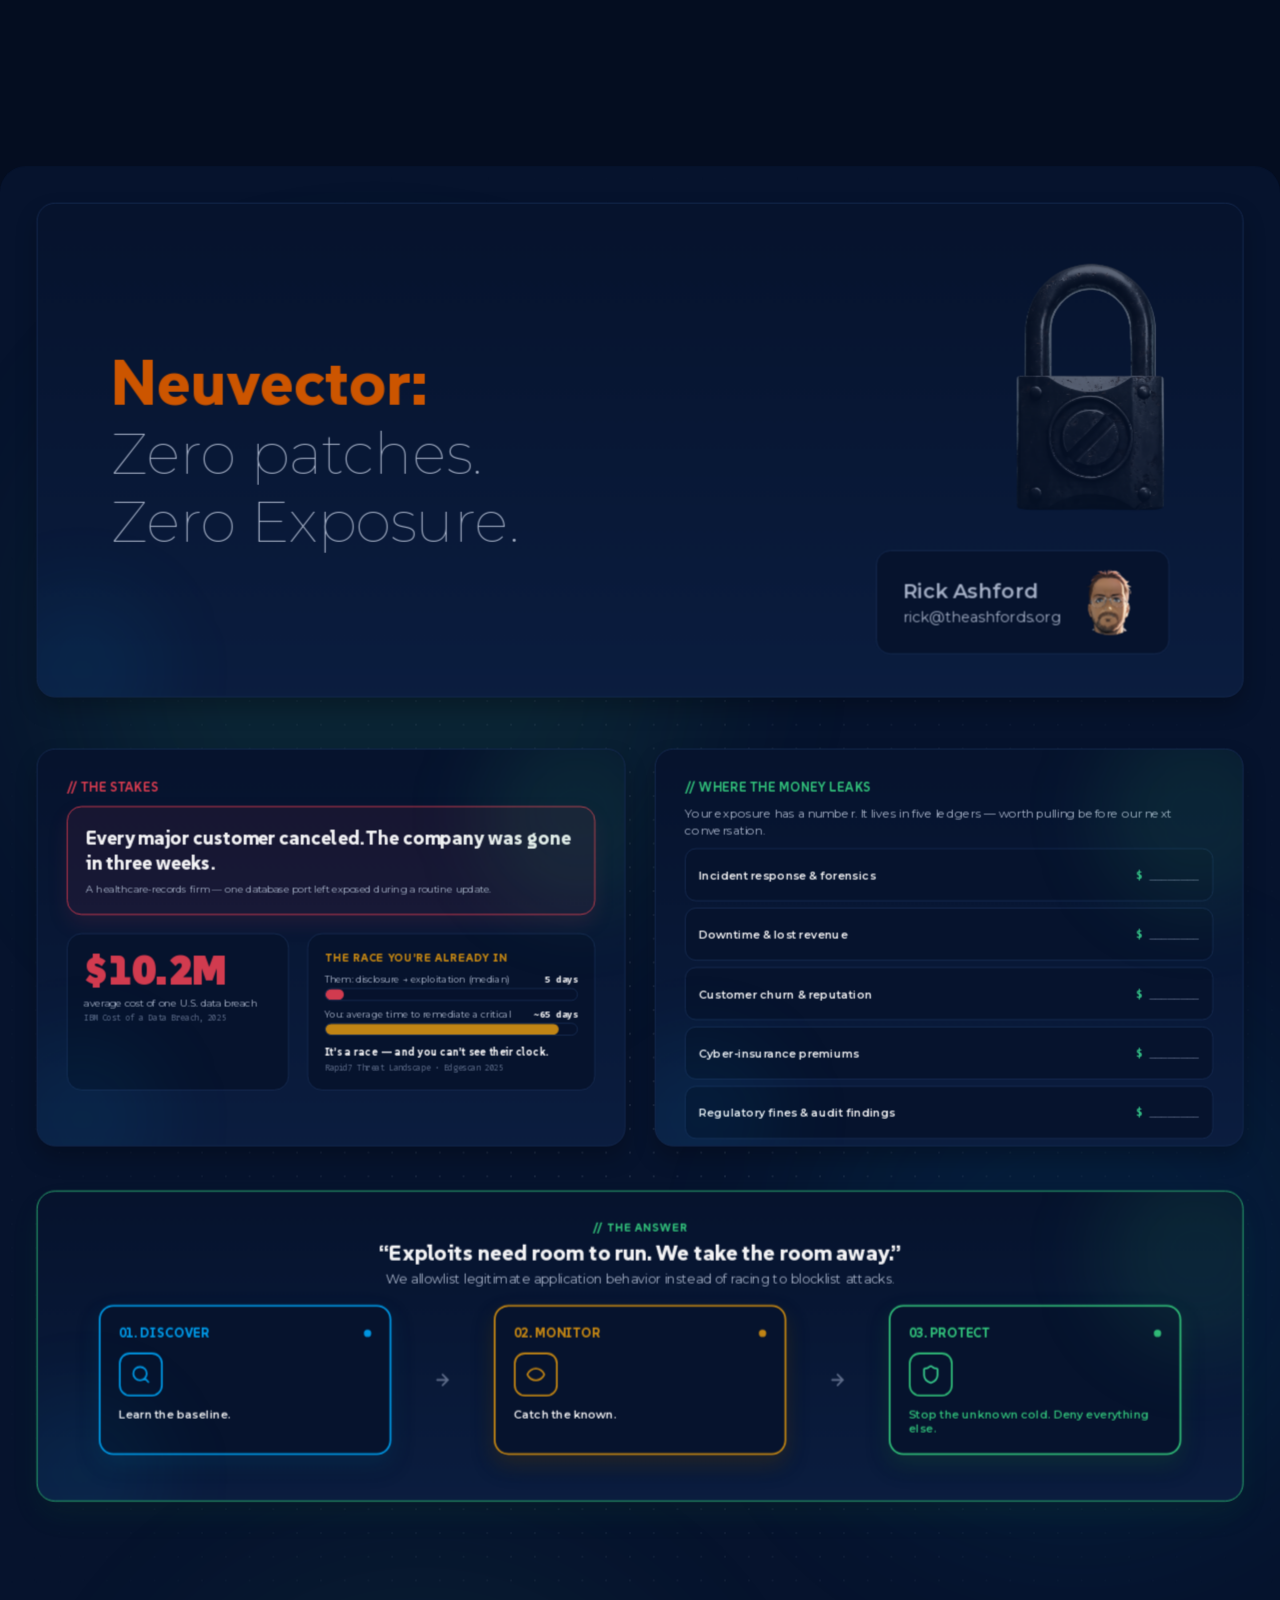
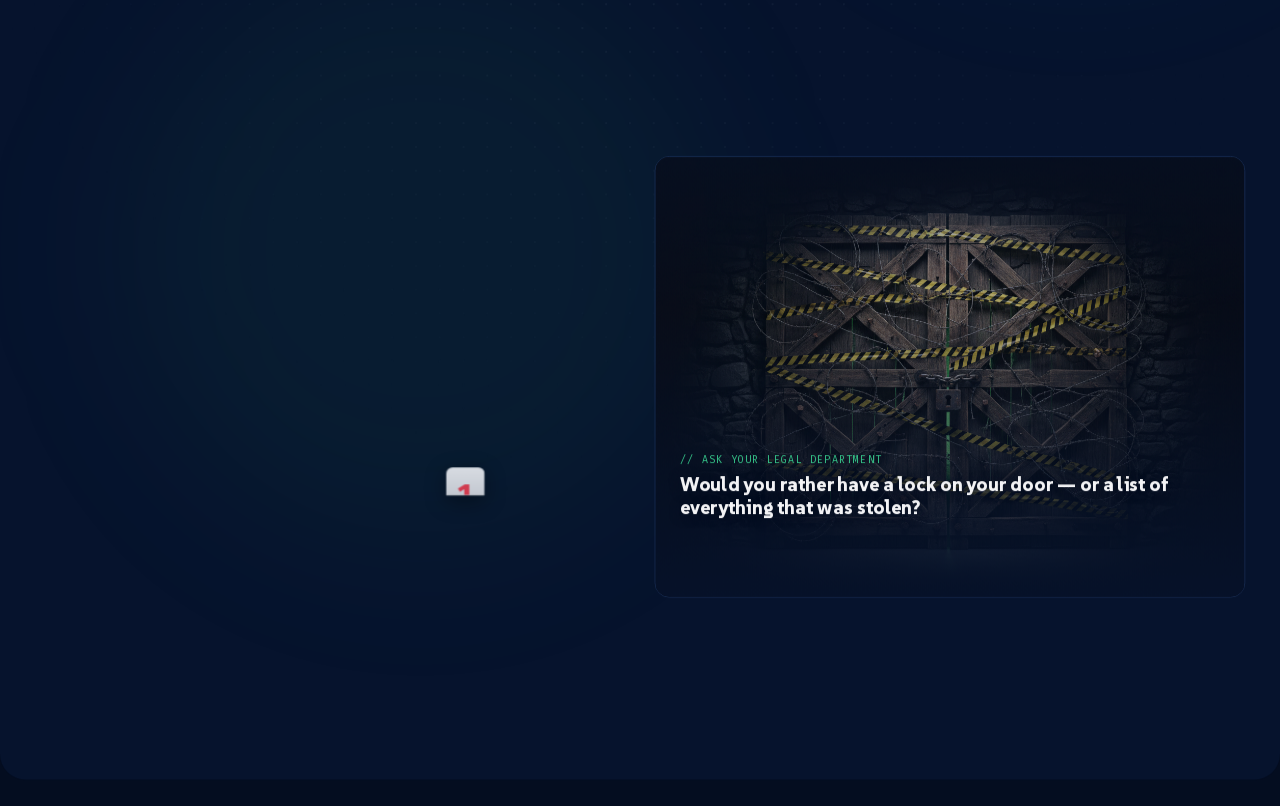
==== site/neuvector-gtm/index.html @ 0db39d37 "Publish the NeuVector GTM deck under /neuvector-gtm/ The deck loads assets/, fonts/ and vendor/ by r" ====
<!DOCTYPE html>
<html lang="en">
<head>
<meta charset="utf-8">
<meta name="viewport" content="width=device-width, initial-scale=1">
<title>When, Not If — NeuVector GTM Pitch</title>
<style>
/* ---------- fonts (local, no network) ---------- */
@font-face { font-family: "SUSE"; font-weight: 100 900; font-style: normal;
  src: url("fonts/SUSE-var.woff2") format("woff2"); }
@font-face { font-family: "Montserrat"; font-weight: 100 900; font-style: normal;
  src: url("fonts/Montserrat-var.woff2") format("woff2"); }
@font-face { font-family: "Fira Code"; font-weight: 300 700; font-style: normal;
  src: url("fonts/FiraCode-var.woff2") format("woff2"); }

/* ---------- tokens (from Figma file 82qisnWbwFlXiuBcz1zaQu) ---------- */
:root {
  --navy: #06132d; --panel: #0b1d3f; --line: #192d54;
  --ink: #f3f3f5; --ink2: #a7b2c8; --ink3: #5f6d8a;
  --green: #30ba78; --green-hero: #2dd881; --green-deep: #289e6d; --green-bright: #37c98c;
  --cyan: #0096e2; --amber: #c08414; --violet: #8a70f0; --red: #d13b4f;
  --f-disp: "SUSE", "Avenir Next", system-ui, sans-serif;
  --f-body: "Montserrat", "Avenir Next", system-ui, sans-serif;
  --f-mono: "Fira Code", "SF Mono", ui-monospace, monospace;
}

html, body { margin: 0; padding: 0; background: #040d20; color: var(--ink);
  font-family: var(--f-body); overflow: hidden; height: 100%; }
.fallback-message { display: none; }
.impress-not-supported .fallback-message { display: block; padding: 2em; color: var(--ink); }
.step { position: relative; box-sizing: border-box; }

/* ---------- poster ground ---------- */
#ground { width: 1400px; height: 2421px; background: var(--navy); border-radius: 28px; overflow: hidden; }
#ground .glow { position: absolute; border-radius: 50%; filter: blur(90px); pointer-events: none; }
#ground .glow.g1 { width: 700px; height: 700px; left: 60px;  top: 180px;  background: rgba(48,186,120,0.10); }
#ground .glow.g2 { width: 600px; height: 600px; right: -80px; top: 900px;  background: rgba(0,150,226,0.07); }
#ground .glow.g3 { width: 640px; height: 640px; left: 140px; bottom: 260px; background: rgba(48,186,120,0.06); }
#ground .dotgrid { position: absolute; inset: 0;
  background-image: radial-gradient(rgba(167,178,200,0.14) 1.1px, transparent 1.1px);
  background-size: 26px 26px;
  -webkit-mask-image: radial-gradient(ellipse 60% 45% at 50% 42%, #000 0%, transparent 100%);
  mask-image: radial-gradient(ellipse 60% 45% at 50% 42%, #000 0%, transparent 100%); }
#ground .crate { position: absolute; left: 716px; top: 1739px; width: 644px; height: 481px;
  border-radius: 16px; border: 1px solid var(--line); overflow: hidden; }
#ground .crate img { width: 100%; height: 100%; object-fit: cover; display: block; opacity: 0.85; }
#ground .crate::after { content: ""; position: absolute; inset: 0;
  background: linear-gradient(180deg, rgba(6,19,45,0.35) 0%, rgba(6,19,45,0.05) 35%, rgba(6,19,45,0.82) 100%); }
#ground .door-caption { position: absolute; left: 716px; top: 2064px; width: 644px; box-sizing: border-box;
  padding: 0 28px 22px; z-index: 2; }
#ground .door-caption .k { font-family: var(--f-mono); font-size: 11px; letter-spacing: .08em;
  text-transform: uppercase; color: var(--green-bright); margin: 0 0 6px; }
#ground .door-caption .q { font-family: var(--f-disp); font-weight: 800; font-size: 21px; line-height: 1.25;
  color: var(--ink); margin: 0; text-shadow: 0 2px 12px rgba(4,13,32,0.9); }

/* ---------- shared card chrome ---------- */
.card { box-sizing: border-box; height: 100%; width: 100%;
  background: linear-gradient(180deg, var(--navy) 0%, rgba(6,19,45,0) 100%), var(--panel);
  border: 1px solid var(--line); border-radius: 20px; padding: 32px;
  box-shadow: 0 12px 24px rgba(0,0,0,0.25); position: relative; overflow: hidden; }
.card .corner-glow { position: absolute; border-radius: 50%; filter: blur(40px); pointer-events: none; }
.card .corner-glow.tr { width: 220px; height: 220px; right: -61px; top: -41px; background: rgba(48,186,120,0.10); }
.card .corner-glow.bl { width: 180px; height: 180px; left: -41px; bottom: -61px; background: rgba(0,150,226,0.07); }
.kicker { font-family: var(--f-disp); font-weight: 700; font-size: 14px;
  letter-spacing: 0.04em; text-transform: uppercase; color: var(--ink3); margin: 0 0 12px; }
.icon-chip { background: var(--navy); border: 1px solid var(--line); border-radius: 12px;
  width: 44px; height: 44px; display: flex; align-items: center; justify-content: center; flex: none; }
.icon-chip img { width: 22px; height: 22px; display: block; }
.src { font-family: var(--f-mono); font-size: 9px; color: var(--ink3); margin: 4px 0 0; }

/* ---------- beat 0 — payoff hero ---------- */
#beat-0 .card { padding: 48px; }
.hero-stack { display: flex; gap: 40px; align-items: stretch; height: 445px; }
.hero-left2 { flex: 1; min-width: 0; display: flex; align-items: center; padding-left: 32px; }
.hero-title { font-family: var(--f-body); font-weight: 100; font-size: 63px;
  line-height: 1.18; color: var(--ink2); margin: 0; }
.hero-title .nv { font-family: var(--f-disp); font-weight: 800; font-size: 70px;
  line-height: 1.15; color: #cc5500; }
.hero-right3 { flex: 1; min-width: 0; position: relative; }
/* lock: right edge flush with the contact box, vertically centered between card top and contact */
.hero-img { position: absolute; left: 0; right: 32px; top: 12px; bottom: 152px;
  display: flex; align-items: center; justify-content: flex-end; }
.hero-img img { height: 100%; width: auto; opacity: 0.35; display: block; }
.contact { position: absolute; right: 32px; bottom: 0; z-index: 1;
  background: var(--navy); border: 1px solid var(--line); border-radius: 16px;
  padding: 20px 28px; display: flex; gap: 18px; align-items: center; text-align: left; }
.contact .who .n { font-weight: 600; font-size: 22px; color: var(--ink2); margin: 0; }
.contact .who .e { font-weight: 400; font-size: 16px; color: var(--ink2); margin: 5px 0 0; }
.contact img { width: 72px; height: 72px; border-radius: 50%; object-fit: cover; flex: none; }

/* ---------- stakes panel ---------- */
#stakes .kicker { color: var(--red); }
.story-quote { background: rgba(209,59,79,0.08); border: 1px solid var(--red); border-radius: 16px;
  padding: 20px; margin-bottom: 20px; box-shadow: 0 10px 22px rgba(209,59,79,0.12); }
.story-quote .q { font-family: var(--f-disp); font-weight: 800; font-size: 21px; line-height: 1.3;
  color: var(--ink); margin: 0 0 8px; }
.story-quote .a { font-size: 11px; color: var(--ink2); margin: 0; }
.stakes-row { display: flex; gap: 20px; align-items: stretch; }
.stat-tile { background: var(--navy); border: 1px solid var(--line); border-radius: 16px; padding: 18px;
  flex: 1; min-width: 0; display: flex; flex-direction: column; justify-content: flex-start; }
.stat-tile .n { font-family: var(--f-disp); font-weight: 900; font-size: 44px; line-height: 1;
  color: var(--red); margin: 0 0 6px; }
.stat-tile .l { font-size: 11px; line-height: 1.35; color: var(--ink2); margin: 0; }
.race { background: var(--navy); border: 1px solid var(--line); border-radius: 16px; padding: 18px;
  flex: 1.35; min-width: 0; }
.race .h { font-family: var(--f-disp); font-weight: 800; font-size: 12px; letter-spacing: .05em;
  text-transform: uppercase; color: var(--amber); margin: 0 0 10px; }
.race .row { margin-bottom: 8px; }
.race .row .lbl { display: flex; justify-content: space-between; font-size: 10px; color: var(--ink2); margin-bottom: 3px; }
.race .row .lbl .v { font-family: var(--f-mono); font-weight: 700; color: var(--ink); }
.race .track { height: 12px; border-radius: 999px; background: rgba(6,19,45,0.5); border: 1px solid var(--line); overflow: hidden; }
.race .track .fill { height: 100%; border-radius: 999px; width: 0; }
.race .row.them .fill { background: var(--red); }
.race .row.you .fill { background: var(--amber); }
.race .cap { font-family: var(--f-disp); font-weight: 700; font-size: 12px; color: var(--ink); margin: 10px 0 0; }

/* ---------- money leaks panel ---------- */
#money .kicker { color: var(--green); }
.leak-lede { font-size: 13px; color: var(--ink2); line-height: 1.35; margin: 0 0 11px; }
.leak { background: var(--navy); border: 1px solid var(--line); border-radius: 12px; padding: 8px 14px;
  display: flex; gap: 12px; align-items: center; margin-bottom: 7px; }
.leak .t { flex: 1; font-weight: 600; font-size: 12px; color: var(--ink); margin: 0; }
.leak .blank { font-family: var(--f-mono); font-size: 12px; color: var(--ink3); flex: none; }
.leak .blank b { color: var(--green-bright); font-weight: 700; }

/* ---------- hub ---------- */
#spine .card { border: 1.5px solid var(--green); border-radius: 20px;
  box-shadow: 0 14px 28px -12px rgba(0,0,0,0.25), 0 16px 32px rgba(48,186,120,0.08); }
.hub-head { text-align: center; margin-bottom: 20px; }
.hub-head .k { font-family: var(--f-disp); font-weight: 800; font-size: 12px; letter-spacing: .06em;
  text-transform: uppercase; color: var(--green); margin: 0 0 4px; }
.hub-head .h { font-family: var(--f-disp); font-weight: 800; font-size: 24px; color: var(--ink); margin: 0 0 4px; }
.hub-head .s { font-size: 14px; color: var(--ink2); margin: 0; }
.stages { display: flex; gap: 32px; align-items: stretch; justify-content: center; }
.stage { background: var(--navy); border: 2px solid; border-radius: 16px; padding: 20px;
  width: 320px; box-sizing: border-box; display: flex; flex-direction: column; gap: 12px; }
.stage .hd { display: flex; align-items: center; justify-content: space-between; }
.stage .hd .t { font-family: var(--f-disp); font-weight: 800; font-size: 14px; margin: 0; }
.stage .hd .sq { width: 8px; height: 8px; border-radius: 4px; }
.stage .icon-chip { border-width: 2px; }
.stage .cap { font-weight: 600; font-size: 12px; color: var(--ink); margin: 0; }
.stage.discover { border-color: var(--cyan); box-shadow: 0 10px 22px rgba(0,150,226,0.15), 0 12px 24px rgba(0,0,0,0.25); }
.stage.discover .hd .t { color: var(--cyan); } .stage.discover .hd .sq { background: var(--cyan); }
.stage.discover .icon-chip { border-color: var(--cyan); }
.stage.monitor { border-color: var(--amber); box-shadow: 0 10px 22px rgba(192,132,20,0.15), 0 12px 24px rgba(0,0,0,0.25); }
.stage.monitor .hd .t { color: var(--amber); } .stage.monitor .hd .sq { background: var(--amber); }
.stage.monitor .icon-chip { border-color: var(--amber); }
.stage.protect { border-color: var(--green); box-shadow: 0 10px 22px rgba(48,186,120,0.15), 0 12px 24px rgba(0,0,0,0.25); }
.stage.protect .hd .t { color: var(--green); } .stage.protect .hd .sq { background: var(--green); }
.stage.protect .icon-chip { border-color: var(--green); }
.stage.protect .cap { color: var(--green); }
.stage-arrow { width: 48px; display: flex; align-items: center; justify-content: center; align-self: center; }
.stage-arrow img { width: 20px; height: 20px; }

/* ---------- defenses-miss panel ---------- */
#misses .card { display: flex; flex-direction: column; }
#misses .kicker { color: var(--amber); font-size: 12px; }
.miss { background: var(--navy); border: 1px solid var(--line); border-radius: 12px;
  padding: 17px; display: flex; gap: 12px; align-items: flex-start; margin-bottom: 14px; }
.to-door { margin-top: auto; padding-top: 14px; border-top: 1px dashed var(--line);
  display: flex; gap: 10px; align-items: center; justify-content: flex-end; }
.to-door p { font-family: var(--f-mono); font-size: 12px; letter-spacing: .04em;
  text-transform: uppercase; color: var(--green-bright); margin: 0; }
.to-door img { width: 16px; height: 16px; }
.miss .ic { background: var(--panel); border-radius: 10px; width: 36px; height: 36px;
  display: flex; align-items: center; justify-content: center; flex: none; }
.miss .ic img { width: 18px; height: 18px; }
.miss .tx { flex: 1; min-width: 0; }
.miss .tx p { font-weight: 600; font-size: 12px; line-height: 1.45; color: var(--ink); margin: 0; }

/* ---------- the clock (nominal ending) ---------- */
#b33 .card { background: var(--panel); border-radius: 16px; display: flex; align-items: center; }
#b33 .kicker { color: var(--red); font-size: 12px; margin-bottom: 8px; }
.clk-wrap { display: flex; align-items: center; justify-content: space-between; gap: 24px; width: 100%; }
.clk-text { flex: 1; min-width: 0; }
.clk-line { font-family: var(--f-disp); font-weight: 800; font-size: 30px; line-height: 1.15;
  color: var(--ink); margin: 0; }
.clock { display: flex; gap: 8px; align-items: center; flex: none; }
.clock .grp { display: flex; gap: 4px; }
.clock .cell { width: 42px; height: 62px; position: relative; perspective: 260px;
  filter: drop-shadow(0 6px 12px rgba(0,0,0,0.4)); }
.clock .cell span { font-family: var(--f-mono); font-weight: 700; font-size: 34px; color: var(--red);
  position: absolute; left: 0; width: 100%; height: 62px; line-height: 62px; text-align: center; }
.clock .cell.hh span { color: #4a5568; }
.clock .half { position: absolute; left: 0; right: 0; height: 50%; overflow: hidden; }
.clock .half.top { top: 0; border-radius: 7px 7px 0 0;
  background: linear-gradient(180deg, #d8dce2 0%, #c3c8d1 100%);
  border-bottom: 1px solid rgba(4,13,32,0.55); box-sizing: border-box; }
.clock .half.top span { top: 0; }
.clock .half.bot { bottom: 0; border-radius: 0 0 7px 7px;
  background: linear-gradient(180deg, #b4bac4 0%, #9aa1ac 100%); }
.clock .half.bot span { top: -31px; }
.clock .flap { position: absolute; top: 0; left: 0; right: 0; height: 50%;
  transform-origin: bottom center; transform-style: preserve-3d; z-index: 2; }
.clock .flap .face { position: absolute; inset: 0; overflow: hidden;
  backface-visibility: hidden; -webkit-backface-visibility: hidden; }
.clock .flap .face.front { border-radius: 7px 7px 0 0;
  background: linear-gradient(180deg, #d8dce2 0%, #c3c8d1 100%);
  border-bottom: 1px solid rgba(4,13,32,0.55); box-sizing: border-box; }
.clock .flap .face.front span { top: 0; }
.clock .flap .face.back { transform: rotateX(180deg); border-radius: 0 0 7px 7px;
  background: linear-gradient(180deg, #b4bac4 0%, #9aa1ac 100%); }
.clock .flap .face.back span { top: -31px; }
.clock .cell.flip .flap { animation: flipdown 0.2s ease-in forwards; }
@keyframes flipdown {
  0%   { transform: rotateX(0deg); }
  70%  { transform: rotateX(-180deg); }
  82%  { transform: rotateX(-165deg); }
  93%  { transform: rotateX(-177deg); }
  100% { transform: rotateX(-180deg); }
}
/* card lighting: faces darken/lighten through the fall; card casts a shadow on the bottom half */
.clock .flap .face::after { content: ""; position: absolute; inset: 0; background: #000; opacity: 0; pointer-events: none; }
.clock .cell.flip .face.front::after { animation: shade-front 0.2s ease-in forwards; }
.clock .cell.flip .face.back::after  { animation: shade-back 0.2s ease-in forwards; }
@keyframes shade-front { 0% { opacity: 0; } 70% { opacity: 0.55; } 100% { opacity: 0.55; } }
@keyframes shade-back  { 0% { opacity: 0.55; } 70% { opacity: 0.3; } 100% { opacity: 0; } }
.clock .half.bot::before { content: ""; position: absolute; inset: 0; background: #000; opacity: 0;
  pointer-events: none; z-index: 1; }
.clock .cell.flip .half.bot::before { animation: cast-shadow 0.2s ease-in forwards; }
@keyframes cast-shadow { 0% { opacity: 0; } 45% { opacity: 0.12; } 70% { opacity: 0.38; } 100% { opacity: 0; } }
.clock .colon { font-family: var(--f-mono); font-weight: 700; font-size: 28px; color: var(--ink3); margin: 0; }
.card .q13 { font-weight: 600; font-size: 13px; color: var(--ink); margin: 0 0 4px; }
.card .fine { font-size: 11px; color: var(--ink2); line-height: 1.45; margin: 0; }
.task-status { background: var(--navy); border-radius: 6px; padding: 8px; display: flex; gap: 8px;
  align-items: flex-start; margin-top: 16px; }
.task-status .bar { width: 4px; height: 16px; background: var(--green); flex: none; }
.task-status span { font-family: var(--f-mono); font-size: 11px; color: var(--green); }

/* ---------- demo track ---------- */
#beat-4 .kicker { color: var(--violet); font-size: 13px; }
.run-steps { display: flex; gap: 12px; margin: 16px 0 0; }
.run-chip { background: var(--navy); border: 1px solid; border-radius: 12px; padding: 14px; flex: 1;
  display: flex; flex-direction: column; gap: 10px; align-items: center;
  filter: drop-shadow(0 10px 10px rgba(0,0,0,0.25)); }
.run-chip .ic { background: var(--panel); border: 1px solid; border-radius: 12px; width: 36px; height: 36px;
  display: flex; align-items: center; justify-content: center; }
.run-chip .ic img { width: 18px; height: 18px; }
.run-chip .t { font-family: var(--f-mono); font-weight: 700; font-size: 11px; color: var(--ink); margin: 0; }
.run-chip.deploy, .run-chip.deploy .ic { border-color: var(--cyan); }
.run-chip.exploit, .run-chip.exploit .ic { border-color: var(--red); }
.run-chip.contain, .run-chip.contain .ic { border-color: var(--green); }

/* ---------- door stop (camera target only) ---------- */
#door { pointer-events: none; }

/* ---------- where do we go from here ---------- */
#fromhere .band { width: 100%; height: 100%; box-sizing: border-box; display: flex;
  flex-direction: column; justify-content: center; gap: 14px; }
#fromhere .band > .k { font-family: var(--f-disp); font-weight: 800; font-size: 14px; letter-spacing: .05em;
  text-transform: uppercase; color: var(--violet); margin: 0; }
.ribbon { flex: 1; display: flex; align-items: center; position: relative; padding: 8px 0; }
.ribbon .rail { position: absolute; left: 26px; right: 10px; top: 29px; height: 2px;
  background: linear-gradient(90deg, rgba(138,112,240,0.15), var(--violet));
  box-shadow: 0 0 12px rgba(138,112,240,0.5); }
.ribbon .rail::after { content: ""; position: absolute; right: -1px; top: -5px;
  border-left: 10px solid var(--violet); border-top: 6px solid transparent; border-bottom: 6px solid transparent; }
.node { flex: 1; position: relative; display: flex; flex-direction: column; align-items: flex-start; gap: 8px; padding-right: 28px; }
.node .dot { width: 42px; height: 42px; border-radius: 50%; background: var(--navy);
  border: 2px solid var(--violet); display: flex; align-items: center; justify-content: center;
  font-family: var(--f-disp); font-weight: 800; font-size: 16px; color: var(--violet);
  box-shadow: 0 0 18px rgba(138,112,240,0.35); position: relative; z-index: 1; }
.node .slots { display: flex; gap: 14px; }
.node .slot { font-family: var(--f-mono); font-size: 10px; color: var(--ink3); }
.node .slot span { display: inline-block; width: 88px; border-bottom: 1px dashed var(--ink3); }

/* ---------- companion (hidden encore) ---------- */
#companion { background: var(--navy); border-radius: 20px; padding: 32px; box-sizing: border-box; overflow: hidden; }
#companion .glow { position: absolute; border-radius: 50%; filter: blur(70px); pointer-events: none; }
#companion .glow.p { width: 300px; height: 300px; left: 500px; top: 100px; background: rgba(138,112,240,0.12); }
#companion .glow.g { width: 350px; height: 350px; left: 50px; top: 250px; background: rgba(48,186,120,0.10); }
#companion .k { font-family: var(--f-disp); font-weight: 700; font-size: 13px; letter-spacing: .05em;
  text-transform: uppercase; color: var(--violet); margin: 0 0 4px; }
#companion h2 { font-family: var(--f-disp); font-weight: 800; font-size: 28px; line-height: 1.2;
  color: var(--ink); margin: 0 0 24px; }
.pipeline { display: flex; gap: 10px; align-items: stretch; margin-bottom: 24px; }
.pgroup { position: relative; border: 1.5px solid; border-radius: 14px; padding: 16px 10px 10px;
  display: flex; gap: 8px; align-items: center; flex: 1; min-width: 0; }
.pgroup .pg-label { position: absolute; top: -9px; left: 14px; padding: 0 8px;
  background: var(--navy); font-family: var(--f-disp); font-weight: 800; font-size: 11px;
  letter-spacing: 0.08em; line-height: 18px; }
.pgroup.fossa { border-color: var(--green-deep); }
.pgroup.fossa .pg-label { color: var(--green-bright); }
.pgroup.nv { border-color: #cc5500; }
.pgroup.nv .pg-label { color: #e0762e; }
.pgroup > img { width: 16px; height: 16px; flex: none; }
.pnode { background: var(--panel); border: 1px solid var(--line); border-radius: 12px; padding: 16px;
  flex: 1; min-width: 0; display: flex; flex-direction: column; gap: 8px; }
.pnode .hd { display: flex; align-items: center; justify-content: space-between; }
.pnode .hd .st { font-family: var(--f-disp); font-weight: 800; font-size: 12px; color: var(--ink3); margin: 0; }
.pnode .hd .sq { width: 6px; height: 6px; border-radius: 3px; background: var(--ink3); }
.pnode .t { font-family: var(--f-disp); font-weight: 800; font-size: 15px; color: var(--ink); margin: 0; }
.pnode .d { font-size: 11px; line-height: 1.4; color: var(--ink2); margin: 0; }
.pnode.sensor { border-color: var(--amber); } .pnode.sensor .hd .st { color: var(--amber); } .pnode.sensor .hd .sq { background: var(--amber); }
.pnode.import { border-color: var(--cyan); } .pnode.import .hd .st { color: var(--cyan); } .pnode.import .hd .sq { background: var(--cyan); }
.pnode.protect { border: 2px solid var(--green-deep); }
.pnode.protect .hd .st, .pnode.protect .t { color: var(--green-bright); } .pnode.protect .hd .sq { background: var(--green-bright); }
.pipeline > img { width: 16px; height: 16px; flex: none; align-self: center;
  transform: translateY(3px); /* group padding is 16 top / 10 bottom, so content centre sits 3px below box centre */ }
.bottom-grid { display: flex; gap: 20px; align-items: stretch; }
.bcol { flex: 1; min-width: 0; display: flex; flex-direction: column; gap: 20px; }
.bimg { flex: 1; min-width: 0; border: 1px solid var(--line); border-radius: 12px; overflow: hidden;
  position: relative; /* img is absolute so the column height follows the text column, not the image */ }
.bimg img { position: absolute; inset: 0; width: 100%; height: 100%; object-fit: cover;
  object-position: 62% 42%; display: block; }
.keyline { background: var(--panel); border: 1px solid var(--line); border-radius: 12px; padding: 20px;
  display: flex; gap: 16px; align-items: center; }
.keyline .bar { width: 4px; height: 40px; border-radius: 2px; background: var(--green-bright); flex: none; }
.keyline .k2 { font-family: var(--f-disp); font-weight: 700; font-size: 11px; color: var(--ink3); margin: 0 0 4px; }
.keyline .q { font-family: var(--f-disp); font-weight: 800; font-size: 18px; color: var(--ink); margin: 0; }
.details { display: flex; gap: 20px; align-items: stretch; }
.dcard { background: var(--panel); border: 1px solid var(--line); border-radius: 12px; padding: 20px;
  flex: 1; min-width: 0; }
.dcard .h { font-family: var(--f-disp); font-weight: 700; font-size: 12px; margin: 0 0 12px; }
.dcard.threat .h { color: var(--red); }
.dcard.note .h { color: var(--ink3); }
.cve-chip { background: var(--navy); border-radius: 6px; padding: 8px; margin-bottom: 12px; }
.cve-chip .c { font-family: var(--f-mono); font-weight: 700; font-size: 12px; color: var(--ink); margin: 0; }
.cve-chip .d { font-size: 11px; color: var(--ink2); margin: 4px 0 0; }
.dcard .lbl { display: flex; justify-content: space-between; font-size: 11px; margin-bottom: 4px; }
.dcard .lbl .n { font-weight: 600; color: var(--ink2); }
.dcard .lbl .v { font-family: var(--f-mono); font-weight: 700; color: var(--red); }
.dcard .track { height: 8px; border-radius: 4px; background: var(--navy); overflow: hidden; }
.dcard .track .fill { height: 100%; border-radius: 4px; background: var(--red); width: 0; }
.dcard.note p { font-size: 11px; line-height: 1.5; color: var(--ink2); margin: 0; }

/* ---------- reveal states ---------- */
.rv { opacity: 0; transform: translateY(14px); transition: opacity .55s ease, transform .55s ease; }
.rv.on { opacity: 1; transform: none; }
.hero-padlock.rv { opacity: 0; } .hero-padlock.rv.on { opacity: 0.35; }
.d1 { transition-delay: .08s; } .d2 { transition-delay: .18s; } .d3 { transition-delay: .28s; }
.d4 { transition-delay: .38s; } .d5 { transition-delay: .48s; }

/* fit wrapper: footprint = box × data-scale; camera zoom = 1/data-scale */
.fit { position: absolute; top: 0; left: 0; transform-origin: top left; }
.hint { display: none; }
</style>
</head>
<body class="impress-not-supported">

<div class="fallback-message">
  <p>This deck needs a modern browser with CSS 3D transforms (Chrome, Safari, Edge, Firefox). Open it there — no network needed.</p>
</div>

<div id="impress" data-width="1400" data-height="787" data-transition-duration="900"
     data-max-scale="4" data-min-scale="0" data-perspective="1700">

  <!-- ============ poster ground: decor + door caption, skipped in navigation ============ -->
  <div class="step skip" id="ground" data-x="700" data-y="1210" data-z="0" data-scale="1">
    <div class="glow g1"></div><div class="glow g2"></div><div class="glow g3"></div>
    <div class="dotgrid"></div>
    <div class="crate"><img src="assets/crate.png" alt=""></div>
    <div class="door-caption">
      <p class="k">// Ask your legal department</p>
      <p class="q">Would you rather have a lock on your door &mdash; or a list of everything that was stolen?</p>
    </div>
  </div>

  <!-- ============ Beat 0 — payoff (cold open) ============ -->
  <div class="step" id="beat-0" data-x="700" data-y="310" data-z="0" data-scale="1"
       style="width:1320px;height:541px;">
    <div class="card">
      <div class="corner-glow bl"></div>
      <div class="hero-stack">
        <div class="hero-left2">
          <p class="hero-title rv d1"><span class="nv">Neuvector:</span><br>Zero patches.<br>Zero Exposure.</p>
        </div>
        <div class="hero-right3">
          <div class="hero-img rv d2"><img src="assets/padlock-hero.png" alt=""></div>
          <div class="contact rv d3">
            <div class="who">
              <p class="n">Rick Ashford</p>
              <p class="e">rick@theashfords.org</p>
            </div>
            <img src="assets/rick.png" alt="Rick Ashford">
          </div>
        </div>
      </div>
    </div>
  </div>

  <!-- ============ The Stakes ============ -->
  <div class="step" id="stakes" data-x="362" data-y="854" data-z="0" data-scale="0.58"
       style="width:1110.3px;height:750px;">
    <div class="fit" style="width:644px;height:435px;transform:scale(1.7241);">
    <div class="card">
      <div class="corner-glow tr"></div><div class="corner-glow bl"></div>
      <p class="kicker">// The Stakes</p>
      <div class="story-quote rv d1">
        <p class="q">Every major customer canceled. The company was gone in three weeks.</p>
        <p class="a">A healthcare-records firm &mdash; one database port left exposed during a routine update.</p>
      </div>
      <div class="stakes-row">
        <div class="stat-tile rv d2">
          <p class="n">$10.2M</p>
          <p class="l">average cost of one U.S. data breach</p>
          <p class="src">IBM Cost of a Data Breach, 2025</p>
        </div>
        <div class="race rv d3">
          <p class="h">The race you&rsquo;re already in</p>
          <div class="row them">
            <div class="lbl"><span>Them: disclosure &rarr; exploitation (median)</span><span class="v">5 days</span></div>
            <div class="track"><div class="fill" data-score="5" data-max="70"></div></div>
          </div>
          <div class="row you">
            <div class="lbl"><span>You: average time to remediate a critical</span><span class="v">~65 days</span></div>
            <div class="track"><div class="fill" data-score="65" data-max="70"></div></div>
          </div>
          <p class="cap">It&rsquo;s a race &mdash; and you can&rsquo;t see their clock.</p>
          <p class="src">Rapid7 Threat Landscape &middot; Edgescan 2025</p>
        </div>
      </div>
    </div>
    </div>
  </div>

  <!-- ============ Where the Money Leaks ============ -->
  <div class="step" id="money" data-x="1038" data-y="854" data-z="0" data-scale="0.58"
       style="width:1110.3px;height:750px;">
    <div class="fit" style="width:644px;height:435px;transform:scale(1.7241);">
    <div class="card">
      <div class="corner-glow tr"></div><div class="corner-glow bl"></div>
      <p class="kicker">// Where the Money Leaks</p>
      <p class="leak-lede">Your exposure has a number. It lives in five ledgers &mdash; worth pulling before our next conversation.</p>
      <div class="leak rv d1"><p class="t">Incident response &amp; forensics</p><p class="blank"><b>$</b> ________</p></div>
      <div class="leak rv d2"><p class="t">Downtime &amp; lost revenue</p><p class="blank"><b>$</b> ________</p></div>
      <div class="leak rv d3"><p class="t">Customer churn &amp; reputation</p><p class="blank"><b>$</b> ________</p></div>
      <div class="leak rv d4"><p class="t">Cyber-insurance premiums</p><p class="blank"><b>$</b> ________</p></div>
      <div class="leak rv d5"><p class="t">Regulatory fines &amp; audit findings</p><p class="blank"><b>$</b> ________</p></div>
    </div>
    </div>
  </div>

  <!-- ============ The spine / dominant hub ============ -->
  <div class="step" id="spine" data-x="700" data-y="1290" data-z="0" data-scale="1"
       style="width:1320px;height:340px;">
    <div class="card">
      <div class="corner-glow tr"></div><div class="corner-glow bl"></div>
      <div class="hub-head">
        <p class="k">// The Answer</p>
        <p class="h">&ldquo;Exploits need room to run. We take the room away.&rdquo;</p>
        <p class="s">We allowlist legitimate application behavior instead of racing to blocklist attacks.</p>
      </div>
      <div class="stages">
        <div class="stage discover rv d1">
          <div class="hd"><p class="t">01. DISCOVER</p><div class="sq"></div></div>
          <div class="icon-chip"><img src="assets/search.svg" alt=""></div>
          <p class="cap">Learn the baseline.</p>
        </div>
        <div class="stage-arrow rv d2"><img src="assets/arrow-right.svg" alt=""></div>
        <div class="stage monitor rv d3">
          <div class="hd"><p class="t">02. MONITOR</p><div class="sq"></div></div>
          <div class="icon-chip"><img src="assets/eye.svg" alt=""></div>
          <p class="cap">Catch the known.</p>
        </div>
        <div class="stage-arrow rv d4"><img src="assets/arrow-right.svg" alt=""></div>
        <div class="stage protect rv d5">
          <div class="hd"><p class="t">03. PROTECT</p><div class="sq"></div></div>
          <div class="icon-chip"><img src="assets/shield.svg" alt=""></div>
          <p class="cap">Stop the unknown cold. Deny everything else.</p>
        </div>
      </div>
    </div>
  </div>

  <!-- ============ Why current defenses miss ============ -->
  <div class="step" id="misses" data-x="362" data-y="1721" data-z="0" data-scale="0.6"
       style="width:1073.3px;height:741.7px;">
    <div class="fit" style="width:644px;height:445px;transform:scale(1.6667);">
    <div class="card" style="border-radius:16px;">
      <div class="corner-glow tr"></div><div class="corner-glow bl"></div>
      <p class="kicker">// Why Current Defenses Miss</p>
      <div class="miss rv d1">
        <div class="ic"><img src="assets/server.svg" alt=""></div>
        <div class="tx"><p>Traditional security tools weren&rsquo;t built for Kubernetes &mdash; and the platform moves fast enough that what worked last year may quietly not work now.</p></div>
      </div>
      <div class="miss rv d2">
        <div class="ic"><img src="assets/alert-triangle.svg" alt=""></div>
        <div class="tx"><p>1 in 4 exploited CVEs are attacked on or before disclosure day &mdash; a patch can&rsquo;t reach those at all.</p>
        <p class="src">VulnCheck, 1H 2025</p></div>
      </div>
      <div class="miss rv d3">
        <div class="ic"><img src="assets/eye.svg" alt=""></div>
        <div class="tx"><p>Most runtime &ldquo;blocking&rdquo; is observation underneath. It can tell you exactly what was taken &mdash; once it&rsquo;s gone.</p></div>
      </div>
      <div class="to-door rv d4">
        <p>Which begs the question&hellip;</p>
        <img src="assets/arrow-right.svg" alt="">
      </div>
    </div>
    </div>
  </div>

  <!-- ============ The door — lock vs. list (camera stop on the poster art) ============ -->
  <div class="step" id="door" data-x="1038" data-y="1979" data-z="0" data-scale="0.63"
       style="width:644px;height:481px;"></div>

  <!-- ============ Live demo run order (right column, after the door) ============ -->
  <div class="step" id="beat-4" data-x="1038" data-y="1611" data-z="0" data-scale="0.5"
       style="width:1288px;height:450px;">
    <div class="fit" style="width:644px;height:225px;transform:scale(2);">
    <div class="card">
      <div class="corner-glow tr"></div><div class="corner-glow bl"></div>
      <p class="kicker">Demo Track // Run Order Reference</p>
      <div class="run-steps">
        <div class="run-chip deploy rv d1">
          <div class="ic"><img src="assets/rocket.svg" alt=""></div>
          <p class="t">DEPLOY</p>
        </div>
        <div class="run-chip exploit rv d2">
          <div class="ic"><img src="assets/skull.svg" alt=""></div>
          <p class="t">EXPLOIT</p>
        </div>
        <div class="run-chip contain rv d3">
          <div class="ic"><img src="assets/shield-contain.svg" alt=""></div>
          <p class="t">PROTECT</p>
        </div>
      </div>
    </div>
    </div>
  </div>

  <!-- ============ The clock — poster art; seen upper-left when the camera lands on What's Next ============ -->
  <div class="step skip" id="b33" data-x="362" data-y="2110" data-z="0" data-scale="0.5"
       style="width:1288px;height:440px;">
    <div class="fit" style="width:644px;height:220px;transform:scale(2);">
    <div class="card">
      <div class="corner-glow tr"></div><div class="corner-glow bl"></div>
      <div class="clk-wrap">
        <div class="clk-text">
          <p class="kicker">// When, Not If</p>
          <p class="clk-line">The clock is ticking&hellip;</p>
        </div>
        <div class="clock" aria-hidden="true">
          <div class="grp">
            <div class="cell hh"><div class="half top"><span>?</span></div><div class="half bot"><span>?</span></div></div>
            <div class="cell hh"><div class="half top"><span>?</span></div><div class="half bot"><span>?</span></div></div>
          </div>
          <p class="colon">:</p>
          <div class="grp">
            <div class="cell" id="m1" data-ch="1"><div class="half top"><span>1</span></div><div class="half bot"><span>1</span></div><div class="flap"><div class="face front"><span>1</span></div><div class="face back"><span>1</span></div></div></div>
            <div class="cell" id="m2" data-ch="1"><div class="half top"><span>1</span></div><div class="half bot"><span>1</span></div><div class="flap"><div class="face front"><span>1</span></div><div class="face back"><span>1</span></div></div></div>
          </div>
          <p class="colon">:</p>
          <div class="grp">
            <div class="cell" id="s1" data-ch="5"><div class="half top"><span>5</span></div><div class="half bot"><span>5</span></div><div class="flap"><div class="face front"><span>5</span></div><div class="face back"><span>5</span></div></div></div>
            <div class="cell" id="s2" data-ch="9"><div class="half top"><span>9</span></div><div class="half bot"><span>9</span></div><div class="flap"><div class="face front"><span>9</span></div><div class="face back"><span>9</span></div></div></div>
          </div>
        </div>
      </div>
    </div>
    </div>
  </div>

  <!-- ============ Companion — encore, hidden beneath the doors ============ -->
  <div class="step" id="companion" data-x="1038" data-y="1979" data-z="-300" data-rotate-x="-90" data-scale="0.84"
       style="width:800px;height:660px;">
    <div class="glow p"></div><div class="glow g"></div>
    <p class="k">// One more thing&hellip;</p>
    <h2>I built a little something extra for you.</h2>
    <div class="pipeline">
      <div class="pgroup fossa">
        <span class="pg-label">FOSSA</span>
        <div class="pnode rv d1">
          <div class="hd"><p class="st">STEP 01</p><div class="sq"></div></div>
          <p class="t">Scanner Finding</p>
          <p class="d">Build-time vulnerability scanner reports a severe software defect during CI/CD execution.</p>
        </div>
        <img src="assets/chevron-right.svg" alt="">
        <div class="pnode sensor rv d2">
          <div class="hd"><p class="st">STEP 02</p><div class="sq"></div></div>
          <p class="t">Sensor Generated</p>
          <p class="d">FOSSA automatically compiles security baseline rules matching the package signature.</p>
        </div>
      </div>
      <img src="assets/chevron-right.svg" alt="">
      <div class="pgroup nv">
        <span class="pg-label">NeuVector</span>
        <div class="pnode import rv d3">
          <div class="hd"><p class="st">STEP 03</p><div class="sq"></div></div>
          <p class="t">Imported to Runtime</p>
          <p class="d">Vulnerability rules instantly sync with runtime engine (NeuVector) without rebuilds.</p>
        </div>
        <img src="assets/chevron-right.svg" alt="">
        <div class="pnode protect rv d4">
          <div class="hd"><p class="st">STEP 04</p><div class="sq"></div></div>
          <p class="t">Protect Enabled</p>
          <p class="d">Active protection enforces behaviors. Unauthorized RCE attempts are blocked in real-time.</p>
        </div>
      </div>
    </div>
    <div class="bottom-grid">
      <div class="bcol">
        <div class="keyline rv d5">
          <div class="bar"></div>
          <div>
            <p class="k2">THE CORE PARADIGM</p>
            <p class="q">&ldquo;Protect as fast as you can find it.&rdquo;</p>
          </div>
        </div>
        <div class="dcard threat">
          <p class="h">Target Case Study</p>
          <div class="cve-chip">
            <p class="c">CVE-2021-44228 (Log4Shell)</p>
            <p class="d">Apache Log4j2 JNDI Message Lookup RCE vulnerability</p>
          </div>
          <div class="lbl"><span class="n">NVD CVSS 3.1 Base Score</span><span class="v">10.0 (CRITICAL)</span></div>
          <div class="track"><div class="fill" data-score="10"></div></div>
        </div>
      </div>
      <div class="bimg rv d5"><img src="assets/rabbit-knight.png" alt=""></div>
    </div>
  </div>

  <!-- ============ Where do we go from here ============ -->
  <div class="step" id="fromhere" data-x="700" data-y="2348" data-z="0" data-scale="1"
       style="width:1320px;height:145px;">
    <div class="band">
      <p class="k">// What&rsquo;s Next?</p>
      <div class="ribbon">
        <div class="rail"></div>
        <div class="node rv d1">
          <div class="dot">1</div>
          <div class="slots"><p class="slot">OWNER <span></span></p><p class="slot">DATE <span></span></p></div>
        </div>
        <div class="node rv d2">
          <div class="dot">2</div>
          <div class="slots"><p class="slot">OWNER <span></span></p><p class="slot">DATE <span></span></p></div>
        </div>
        <div class="node rv d3">
          <div class="dot">3</div>
          <div class="slots"><p class="slot">OWNER <span></span></p><p class="slot">DATE <span></span></p></div>
        </div>
      </div>
    </div>
  </div>

  <!-- ============ Overview — the composed poster (kept last in DOM) ============ -->
  <div class="step" id="overview" data-x="700" data-y="1210" data-z="0" data-scale="3.15"
       style="width:1400px;height:787px;pointer-events:none;"></div>

</div>

<script src="vendor/impress.js"></script>
<script src="vendor/d3.v7.min.js"></script>
<script>
(function () {
  "use strict";

  var api = impress();
  api.init();
  if (!window.location.hash) { api.goto(document.getElementById("beat-0"), 0); }

  var played = {};

  function drawBars(root, animate) {
    d3.select(root).selectAll(".fill").each(function () {
      var el = d3.select(this);
      var max = parseFloat(this.getAttribute("data-max") || "10");
      var pct = (parseFloat(this.getAttribute("data-score")) / max) * 100 + "%";
      if (animate) {
        el.style("width", "0%").transition().duration(900).ease(d3.easeCubicOut).style("width", pct);
      } else {
        el.interrupt().style("width", pct);
      }
    });
  }

  function revealAll(root, animate) {
    var nodes = root.querySelectorAll(".rv");
    for (var i = 0; i < nodes.length; i++) { nodes[i].classList.add("on"); }
    if (!animate) { for (var j = 0; j < nodes.length; j++) { nodes[j].style.transition = "none"; } }
  }

  function resetReveal(root) {
    var nodes = root.querySelectorAll(".rv");
    for (var i = 0; i < nodes.length; i++) { nodes[i].classList.remove("on"); }
  }

  function finishAll() {
    var steps = document.querySelectorAll("#impress .step");
    for (var i = 0; i < steps.length; i++) {
      revealAll(steps[i], false);
      drawBars(steps[i], false);
    }
  }

  finishAll();

  // ---------- countdown flip clock (starts on first focus of #b33) ----------
  var clockStarted = false;
  function setCell(id, ch) {
    var cell = document.getElementById(id);
    if (cell.dataset.ch === ch) { return; }
    var old = cell.dataset.ch;
    cell.dataset.ch = ch;
    cell.querySelector(".half.top span").textContent = ch;      // revealed as the flap falls
    cell.querySelector(".face.front span").textContent = old;   // flap carries the old digit down
    cell.querySelector(".face.back span").textContent = ch;     // lands showing the new bottom
    cell.classList.add("flip");
    setTimeout(function () {
      cell.querySelector(".half.bot span").textContent = ch;
      cell.querySelector(".face.front span").textContent = ch;
      cell.classList.remove("flip");
    }, 205);
  }
  function startClock() {
    if (clockStarted) { return; }
    clockStarted = true;
    var m = 11, s = 59;
    var t = setInterval(function () {
      if (m === 0 && s === 0) { clearInterval(t); return; }
      if (s === 0) { m -= 1; s = 59; } else { s -= 1; }
      var mm = (m < 10 ? "0" : "") + m, ss = (s < 10 ? "0" : "") + s;
      setCell("m1", mm[0]); setCell("m2", mm[1]);
      setCell("s1", ss[0]); setCell("s2", ss[1]);
    }, 1000);
  }

  document.addEventListener("impress:stepenter", function (e) {
    var step = e.target;
    if (step.id === "fromhere") { startClock(); }
    if (step.id === "overview" || step.id === "ground" || step.id === "door") { finishAll(); return; }
    if (played[step.id]) { return; }
    played[step.id] = true;
    resetReveal(step);
    var nodes = step.querySelectorAll(".rv");
    for (var i = 0; i < nodes.length; i++) { nodes[i].style.transition = ""; }
    void step.offsetWidth;
    revealAll(step, true);
    drawBars(step, true);
  });

  function toPoster() { api.goto(document.getElementById("overview"), 900); }
  document.addEventListener("keydown", function (e) {
    if (e.ctrlKey || e.altKey || e.metaKey || e.shiftKey) { return; }
    if (e.key === "Escape" || e.key === "o" || e.key === "O" || e.key === "Home") { toPoster(); }
  }, true);
})();
</script>
<!-- DECK-END -->
<!-- Validation: key messages [3: stakes are existential · current defenses miss the unknown · behaviour enforcement covers it without slowing you] ·
     panels [8 poster + door stop + 1 hidden encore] · detail views [1: encore beneath the doors] ·
     steps over 30 words [3: stakes, misses, companion — self-guided leave-behind register] ·
     fonts [3: SUSE, Montserrat, Fira Code — local woff2] · main colors [navy/panel/ink] + accent [SUSE green; fixed series cyan/amber/violet/red] ·
     unsourced numbers [0 — IBM 2025, Rapid7, Edgescan 2025, VulnCheck 1H2025 printed inline; healthcare story is Rick's firsthand account, spoken] ·
     icon styles [1: Figma-exported SVG] · flow cue [top-to-bottom band flow; ribbon rail in from-here strip] ·
     overview reads as a composed poster [yes] · opens on the poster [yes] ·
     next steps owned+dated [live-capture design: 3 blank owner/date slots filled in the room — Rick's call 2026-08-03] ·
     customer-owned step [captured live] · external URLs [0] · invented facts [0] -->
</html>
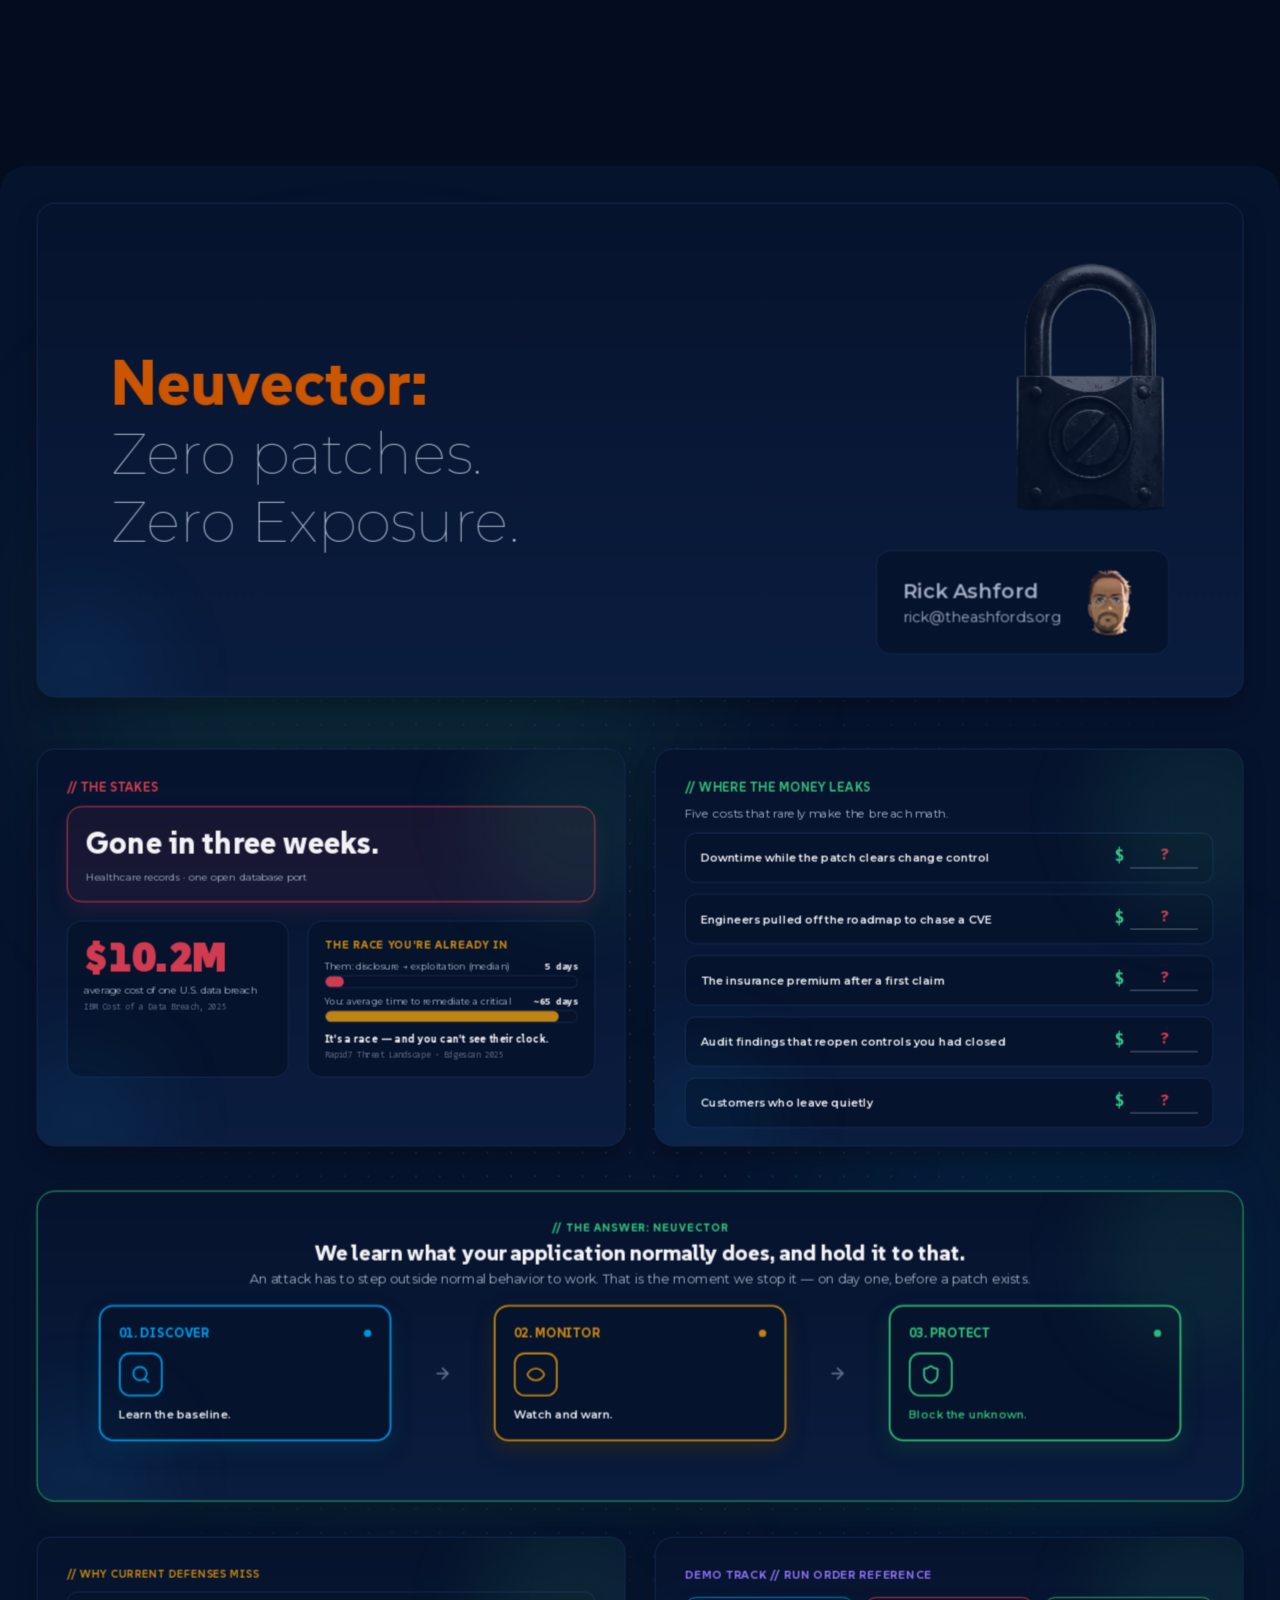
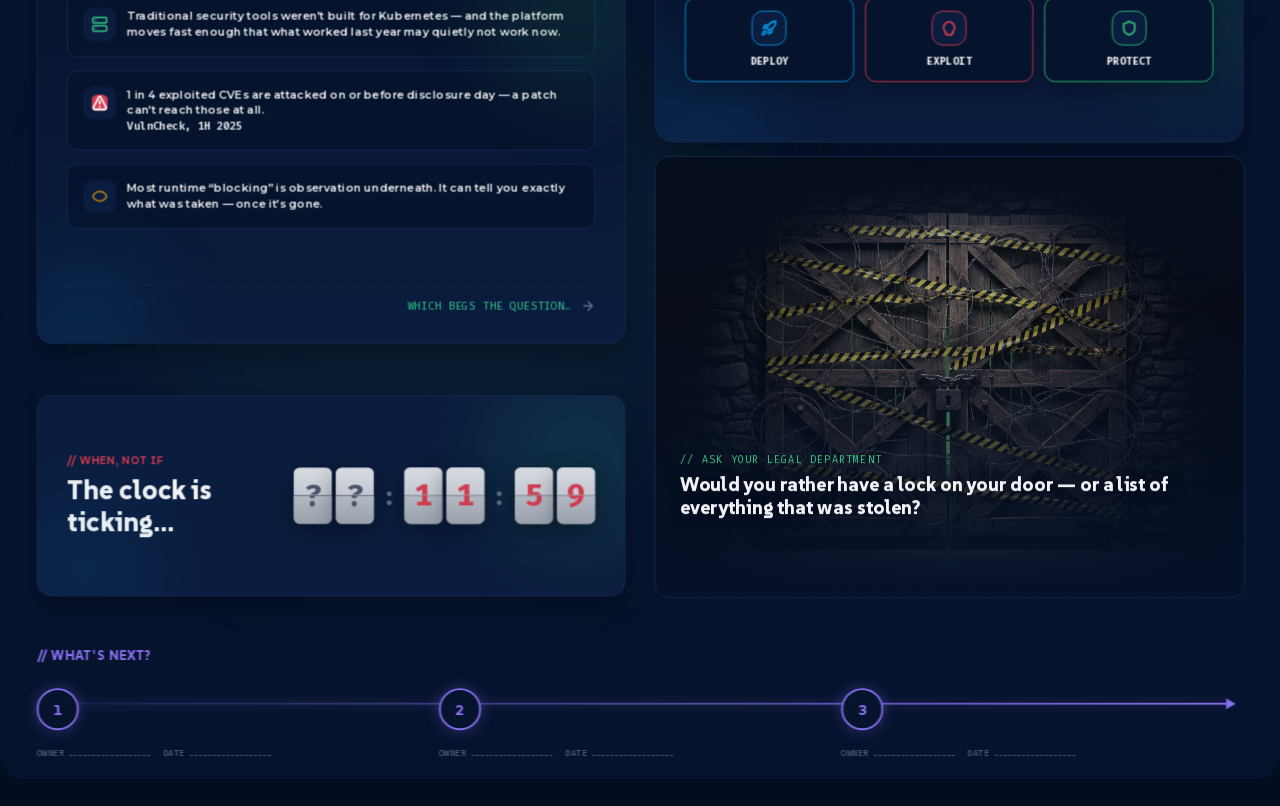
==== commit e3f336b9: "Publish the deck's architecture panel and its three.js dependency The published copy still predated " ====
--- a/site/neuvector-gtm/index.html
+++ b/site/neuvector-gtm/index.html
@@ -92,9 +92,9 @@
 #stakes .kicker { color: var(--red); }
 .story-quote { background: rgba(209,59,79,0.08); border: 1px solid var(--red); border-radius: 16px;
   padding: 20px; margin-bottom: 20px; box-shadow: 0 10px 22px rgba(209,59,79,0.12); }
-.story-quote .q { font-family: var(--f-disp); font-weight: 800; font-size: 21px; line-height: 1.3;
-  color: var(--ink); margin: 0 0 8px; }
-.story-quote .a { font-size: 11px; color: var(--ink2); margin: 0; }
+.story-quote .q { font-family: var(--f-disp); font-weight: 800; font-size: 34px; line-height: 1.15;
+  color: var(--ink); margin: 0 0 10px; }
+.story-quote .a { font-size: 11px; color: var(--ink2); letter-spacing: .02em; margin: 0; }
 .stakes-row { display: flex; gap: 20px; align-items: stretch; }
 .stat-tile { background: var(--navy); border: 1px solid var(--line); border-radius: 16px; padding: 18px;
   flex: 1; min-width: 0; display: flex; flex-direction: column; justify-content: flex-start; }
@@ -117,11 +117,15 @@
 /* ---------- money leaks panel ---------- */
 #money .kicker { color: var(--green); }
 .leak-lede { font-size: 13px; color: var(--ink2); line-height: 1.35; margin: 0 0 11px; }
-.leak { background: var(--navy); border: 1px solid var(--line); border-radius: 12px; padding: 8px 14px;
-  display: flex; gap: 12px; align-items: center; margin-bottom: 7px; }
+.leak { background: var(--navy); border: 1px solid var(--line); border-radius: 12px; padding: 15px 16px;
+  display: flex; gap: 12px; align-items: center; margin-bottom: 12px; }
+.leak:last-child { margin-bottom: 0; }
 .leak .t { flex: 1; font-weight: 600; font-size: 12px; color: var(--ink); margin: 0; }
-.leak .blank { font-family: var(--f-mono); font-size: 12px; color: var(--ink3); flex: none; }
-.leak .blank b { color: var(--green-bright); font-weight: 700; }
+.leak .blank { font-family: var(--f-mono); font-weight: 700; font-size: 17px; line-height: 1;
+  flex: none; margin: 0; display: flex; align-items: flex-end; gap: 7px; }
+.leak .blank b { color: var(--green-bright); font-weight: 700; padding-bottom: 5px; }
+.leak .blank .slot { width: 74px; text-align: center; color: var(--red);
+  padding-bottom: 5px; border-bottom: 1.5px solid var(--ink3); }
 
 /* ---------- hub ---------- */
 #spine .card { border: 1.5px solid var(--green); border-radius: 20px;
@@ -151,6 +155,38 @@
 .stage.protect .cap { color: var(--green); }
 .stage-arrow { width: 48px; display: flex; align-items: center; justify-content: center; align-self: center; }
 .stage-arrow img { width: 20px; height: 20px; }
+
+/* ---------- architecture panel (three.js) ---------- */
+#arch .card { border: 1.5px solid var(--cyan); border-radius: 20px;
+  box-shadow: 0 14px 28px -12px rgba(0,0,0,0.25), 0 16px 32px rgba(0,150,226,0.08); }
+#arch .kicker { color: var(--cyan); text-align: center; margin-bottom: 4px; }
+.arch-h { font-family: var(--f-disp); font-weight: 800; font-size: 22px; color: var(--ink);
+  text-align: center; margin: 0 0 10px; }
+.arch-stage { position: relative; width: 1256px; height: 410px; margin: 0 auto; }
+#arch-canvas { position: absolute; inset: 0; width: 100%; height: 100%; display: block; }
+.arch-labels { position: absolute; inset: 0; pointer-events: none; }
+.nvchip { position: absolute; transform: translate(-50%, -50%); white-space: nowrap;
+  font-family: var(--f-disp); font-weight: 800; font-size: 11px; letter-spacing: .07em;
+  text-transform: uppercase; padding: 4px 9px; border-radius: 8px;
+  background: rgba(6,19,45,0.86); border: 1px solid; }
+.arch-verdict { position: absolute; left: 50%; bottom: 0; transform: translateX(-50%);
+  font-family: var(--f-disp); font-weight: 800; font-size: 15px; color: var(--red);
+  background: rgba(6,19,45,0.94); border: 1px solid var(--red); border-radius: 999px;
+  padding: 7px 18px; margin: 0; white-space: nowrap;
+  box-shadow: 0 8px 20px rgba(209,59,79,0.18);
+  opacity: 0; transition: opacity .4s ease; }
+.arch-verdict.on { opacity: 1; }
+.arch-legend { display: flex; gap: 14px; margin-top: 10px; }
+.svc { flex: 1; min-width: 0; background: var(--navy); border: 1px solid var(--line);
+  border-top-width: 2px; border-radius: 12px; padding: 10px 12px; }
+.svc .n { font-family: var(--f-disp); font-weight: 800; font-size: 13px; margin: 0 0 3px; }
+.svc .k { font-family: var(--f-mono); font-size: 9px; color: var(--ink3); margin: 0 0 5px; }
+.svc .d { font-size: 11px; line-height: 1.35; color: var(--ink2); margin: 0; }
+.svc.enforcer   { border-top-color: var(--green-bright); } .svc.enforcer   .n { color: var(--green-bright); }
+.svc.controller { border-top-color: var(--cyan); }         .svc.controller .n { color: var(--cyan); }
+.svc.manager    { border-top-color: var(--violet); }       .svc.manager    .n { color: var(--violet); }
+.svc.scanner    { border-top-color: var(--amber); }        .svc.scanner    .n { color: var(--amber); }
+.svc.updater    { border-top-color: var(--ink3); }         .svc.updater    .n { color: var(--ink2); }
 
 /* ---------- defenses-miss panel ---------- */
 #misses .card { display: flex; flex-direction: column; }
@@ -334,6 +370,23 @@
 /* fit wrapper: footprint = box × data-scale; camera zoom = 1/data-scale */
 .fit { position: absolute; top: 0; left: 0; transform-origin: top left; }
 .hint { display: none; }
+
+/* ---------- touch navigation (phone / tablet) ---------- */
+/* Two invisible tap zones. Hidden on pointing devices so they can never swallow a
+   desktop click; impress.js's own swipe handling is left intact in the middle 60%. */
+.tapnav { display: none; }
+@media (hover: none) and (pointer: coarse) {
+  .tapnav { display: block; position: fixed; top: 0; bottom: 0; width: 20vw;
+    z-index: 40; background: transparent; -webkit-tap-highlight-color: transparent;
+    touch-action: manipulation; }
+  .tapnav.prev { left: 0; }
+  .tapnav.next { right: 0; }
+  .tapnav::after { content: ""; position: absolute; top: 50%; width: 13px; height: 13px;
+    margin-top: -7px; border-top: 2px solid var(--ink3); border-right: 2px solid var(--ink3);
+    opacity: 0.28; }
+  .tapnav.prev::after { left: 16px; transform: rotate(-135deg); }
+  .tapnav.next::after { right: 16px; transform: rotate(45deg); }
+}
 </style>
 </head>
 <body class="impress-not-supported">
@@ -387,8 +440,8 @@
       <div class="corner-glow tr"></div><div class="corner-glow bl"></div>
       <p class="kicker">// The Stakes</p>
       <div class="story-quote rv d1">
-        <p class="q">Every major customer canceled. The company was gone in three weeks.</p>
-        <p class="a">A healthcare-records firm &mdash; one database port left exposed during a routine update.</p>
+        <p class="q">Gone in three weeks.</p>
+        <p class="a">Healthcare records &middot; one open database port</p>
       </div>
       <div class="stakes-row">
         <div class="stat-tile rv d2">
@@ -421,12 +474,12 @@
     <div class="card">
       <div class="corner-glow tr"></div><div class="corner-glow bl"></div>
       <p class="kicker">// Where the Money Leaks</p>
-      <p class="leak-lede">Your exposure has a number. It lives in five ledgers &mdash; worth pulling before our next conversation.</p>
-      <div class="leak rv d1"><p class="t">Incident response &amp; forensics</p><p class="blank"><b>$</b> ________</p></div>
-      <div class="leak rv d2"><p class="t">Downtime &amp; lost revenue</p><p class="blank"><b>$</b> ________</p></div>
-      <div class="leak rv d3"><p class="t">Customer churn &amp; reputation</p><p class="blank"><b>$</b> ________</p></div>
-      <div class="leak rv d4"><p class="t">Cyber-insurance premiums</p><p class="blank"><b>$</b> ________</p></div>
-      <div class="leak rv d5"><p class="t">Regulatory fines &amp; audit findings</p><p class="blank"><b>$</b> ________</p></div>
+      <p class="leak-lede">Five costs that rarely make the breach math.</p>
+      <div class="leak rv d1"><p class="t">Downtime while the patch clears change control</p><p class="blank"><b>$</b><span class="slot">?</span></p></div>
+      <div class="leak rv d2"><p class="t">Engineers pulled off the roadmap to chase a CVE</p><p class="blank"><b>$</b><span class="slot">?</span></p></div>
+      <div class="leak rv d3"><p class="t">The insurance premium after a first claim</p><p class="blank"><b>$</b><span class="slot">?</span></p></div>
+      <div class="leak rv d4"><p class="t">Audit findings that reopen controls you had closed</p><p class="blank"><b>$</b><span class="slot">?</span></p></div>
+      <div class="leak rv d5"><p class="t">Customers who leave quietly</p><p class="blank"><b>$</b><span class="slot">?</span></p></div>
     </div>
     </div>
   </div>
@@ -437,9 +490,9 @@
     <div class="card">
       <div class="corner-glow tr"></div><div class="corner-glow bl"></div>
       <div class="hub-head">
-        <p class="k">// The Answer</p>
-        <p class="h">&ldquo;Exploits need room to run. We take the room away.&rdquo;</p>
-        <p class="s">We allowlist legitimate application behavior instead of racing to blocklist attacks.</p>
+        <p class="k">// The Answer: Neuvector</p>
+        <p class="h">We learn what your application normally does, and hold it to that.</p>
+        <p class="s">An attack has to step outside normal behavior to work. That is the moment we stop it &mdash; on day one, before a patch exists.</p>
       </div>
       <div class="stages">
         <div class="stage discover rv d1">
@@ -451,13 +504,53 @@
         <div class="stage monitor rv d3">
           <div class="hd"><p class="t">02. MONITOR</p><div class="sq"></div></div>
           <div class="icon-chip"><img src="assets/eye.svg" alt=""></div>
-          <p class="cap">Catch the known.</p>
+          <p class="cap">Watch and warn.</p>
         </div>
         <div class="stage-arrow rv d4"><img src="assets/arrow-right.svg" alt=""></div>
         <div class="stage protect rv d5">
           <div class="hd"><p class="t">03. PROTECT</p><div class="sq"></div></div>
           <div class="icon-chip"><img src="assets/shield.svg" alt=""></div>
-          <p class="cap">Stop the unknown cold. Deny everything else.</p>
+          <p class="cap">Block the unknown.</p>
+        </div>
+      </div>
+    </div>
+  </div>
+
+  <!-- ============ Architecture — hidden beneath the hub, camera dives under ============ -->
+  <!-- rotate-Y (not X): every other step, including #companion at rotate-x -90, goes edge-on from here.
+       data-z must exceed ~990: the poster lands edge-on at x' = -z, and perspective 1700 pulls its near
+       edge back to 0.708*|z|; anything under that and the poster shows as a strip down the left margin. -->
+  <div class="step" id="arch" data-x="700" data-y="1290" data-z="-1800" data-rotate-y="90" data-scale="1"
+       style="width:1320px;height:720px;">
+    <div class="card">
+      <div class="corner-glow tr"></div><div class="corner-glow bl"></div>
+      <p class="kicker">// Under the Hood</p>
+      <p class="arch-h">Five services, one question: is this normal?</p>
+      <div class="arch-stage">
+        <canvas id="arch-canvas"></canvas>
+        <div class="arch-labels" id="arch-labels"></div>
+        <p class="arch-verdict" id="arch-verdict">Blocked at the Enforcer &mdash; it never reached your workload</p>
+      </div>
+      <div class="arch-legend">
+        <div class="svc enforcer rv d1">
+          <p class="n">Enforcer</p><p class="k">DaemonSet &middot; one per node</p>
+          <p class="d">Sits inline on every node. Traffic reaches your workload only after it clears here.</p>
+        </div>
+        <div class="svc controller rv d2">
+          <p class="n">Controller</p><p class="k">Deployment &middot; control plane</p>
+          <p class="d">Holds the learned baseline and your rules, including the ones you declare as Kubernetes CRDs.</p>
+        </div>
+        <div class="svc manager rv d3">
+          <p class="n">Manager</p><p class="k">Deployment &middot; console + API</p>
+          <p class="d">The console your team works in, and the API your pipelines call.</p>
+        </div>
+        <div class="svc scanner rv d4">
+          <p class="n">Scanner</p><p class="k">Deployment &middot; on demand</p>
+          <p class="d">Finds known vulnerabilities in images, running containers and hosts.</p>
+        </div>
+        <div class="svc updater rv d5">
+          <p class="n">Updater</p><p class="k">CronJob &middot; daily</p>
+          <p class="d">Brings in fresh vulnerability data every day, on a schedule.</p>
         </div>
       </div>
     </div>
@@ -641,8 +734,12 @@
 
 </div>
 
+<div class="tapnav prev" id="tap-prev" aria-hidden="true"></div>
+<div class="tapnav next" id="tap-next" aria-hidden="true"></div>
+
 <script src="vendor/impress.js"></script>
 <script src="vendor/d3.v7.min.js"></script>
+<script src="vendor/three.min.js"></script>
 <script>
 (function () {
   "use strict";
@@ -717,9 +814,446 @@
     }, 1000);
   }
 
+  // ---------- architecture diagram (three.js; runs only while #arch is on screen) ----------
+  var arch = (function () {
+    var noop = { start: function () {}, stop: function () {} };
+    var canvas = document.getElementById("arch-canvas");
+    var labelHost = document.getElementById("arch-labels");
+    var verdict = document.getElementById("arch-verdict");
+    if (!canvas || !window.THREE) { return noop; }
+
+    var W = 1256, H = 410;
+    var C = { green: 0x37c98c, cyan: 0x0096e2, violet: 0x8a70f0,
+              amber: 0xc08414, red: 0xd13b4f, grey: 0x5f6d8a, ink: 0x9fb0cc,
+              // the workload: the one thing on the diagram being defended. Bright yellow, well
+              // clear of red (blocked) and of the Scanner's darker amber.
+              yellow: 0xffd83d,
+              // link colours, shared with the ambient pulses so a bulge is exactly the
+              // colour of the line it is travelling along and reads as the line swelling
+              link: 0x192d54, lane: 0x24406e };
+
+    // Traffic lane runs left to right at y=-1.2: ingress -> enforcer gate -> workload.
+    // Control plane sits above it. The Enforcer is inline in the data path; the CRD only
+    // declares rules, which reach the Enforcer via the Controller.
+    var NODES = [
+      { id:"internet",   label:"Internet",             pos:[-13.6,-1.2, 0.0], color:C.ink,    size:0.95, cloud:true },
+      // ingress gets a damped flash: it fires on every single request, so at full strength
+      // it pulses harder than the Enforcer block and pulls the eye off the gate
+      { id:"ingress",    label:"Ingress",              pos:[ -9.2,-1.2, 0.0], color:C.ink,    size:0.85, flashGain:0.28 },
+      { id:"enforcer",   label:"Enforcer",             pos:[ -2.6,-1.2, 0.0], color:C.green,  size:0.95 },
+      { id:"workload",   label:"Your workload",        pos:[  5.2,-1.2, 0.0], color:C.yellow, size:1.15 },
+      { id:"controller", label:"Controller",           pos:[ -2.6, 2.4,-0.6], color:C.cyan,   size:1.15, up:true },
+      { id:"crd",        label:"Security rules (CRD)", pos:[ -9.6, 2.4,-1.0], color:C.cyan,   size:0.75, up:true },
+      { id:"scanner",    label:"Scanner",              pos:[  9.4, 2.0,-0.8], color:C.amber,  size:0.85, up:true },
+      { id:"manager",    label:"Manager",              pos:[ 10.6,-2.6,-0.6], color:C.violet, size:0.85 },
+      { id:"updater",    label:"Updater",              pos:[ 13.0, 2.0,-1.4], color:C.grey,   size:0.75, up:true }
+    ];
+    var LINKS = [["crd","controller"], ["controller","enforcer"],
+                 ["scanner","controller"], ["manager","controller"], ["updater","scanner"]];
+
+    var renderer;
+    try {
+      renderer = new THREE.WebGLRenderer({ canvas: canvas, antialias: true, alpha: true });
+    } catch (err) { return noop; }
+    if (!renderer) { return noop; }
+    renderer.setPixelRatio(Math.min((window.devicePixelRatio || 1) * 1.5, 3));
+    renderer.setSize(W, H, false);
+
+    var scene = new THREE.Scene();
+    var camera = new THREE.PerspectiveCamera(40, W / H, 0.1, 100);
+    camera.position.set(0, 0.3, 14);
+    camera.lookAt(0, 0, 0);
+    var world = new THREE.Group();
+    scene.add(world);
+
+    var byId = {};
+    NODES.forEach(function (n) {
+      var g = new THREE.Group();
+      g.position.set(n.pos[0], n.pos[1], n.pos[2]);
+      var s = n.size;
+      if (n.cloud) {
+        // five overlapping wireframe puffs read as a cloud without needing a texture
+        [[0,0.05,0,0.92],[-0.86,-0.20,0.10,0.60],[0.88,-0.16,-0.10,0.64],
+         [-0.42,0.46,0.06,0.56],[0.48,0.44,-0.06,0.52]].forEach(function (pf) {
+          var puff = new THREE.Mesh(new THREE.IcosahedronGeometry(pf[3], 1),
+            new THREE.MeshBasicMaterial({ color: n.color, wireframe: true, transparent: true, opacity: 0.5 }));
+          puff.position.set(pf[0], pf[1], pf[2]);
+          g.add(puff);
+        });
+      }
+      var shell = new THREE.Mesh(new THREE.BoxGeometry(s, s, s),
+        new THREE.MeshBasicMaterial({ color: n.color, wireframe: true, transparent: true, opacity: 0.9 }));
+      var core = new THREE.Mesh(new THREE.BoxGeometry(s * 0.72, s * 0.72, s * 0.72),
+        new THREE.MeshBasicMaterial({ color: n.color, transparent: true, opacity: 0.16 }));
+      var halo = new THREE.Mesh(new THREE.BoxGeometry(s * 1.5, s * 1.5, s * 1.5),
+        new THREE.MeshBasicMaterial({ color: n.color, wireframe: true, transparent: true, opacity: 0 }));
+      if (n.cloud) { shell.visible = false; core.visible = false; halo.visible = false; }
+      g.add(shell); g.add(core); g.add(halo);
+      world.add(g);
+
+      var hex = "#" + ("000000" + n.color.toString(16)).slice(-6);
+      var chip = document.createElement("div");
+      chip.className = "nvchip";
+      chip.textContent = n.label;
+      chip.style.color = hex;
+      chip.style.borderColor = hex;
+      labelHost.appendChild(chip);
+
+      byId[n.id] = { def: n, group: g, shell: shell, core: core, halo: halo,
+                     chip: chip, flash: -99, flashColor: n.color };
+    });
+
+    // ---- the inline gate: traffic physically passes through this plane ----
+    var GATE = byId.enforcer.group.position.clone();
+    var gateFrame = new THREE.Mesh(new THREE.BoxGeometry(0.28, 3.5, 2.7),
+      new THREE.MeshBasicMaterial({ color: C.green, wireframe: true, transparent: true, opacity: 0.5 }));
+    gateFrame.position.copy(GATE);
+    world.add(gateFrame);
+    var gatePlane = new THREE.Mesh(new THREE.PlaneGeometry(2.7, 3.5),
+      new THREE.MeshBasicMaterial({ color: C.green, transparent: true, opacity: 0, side: THREE.DoubleSide }));
+    gatePlane.rotation.y = Math.PI / 2;
+    gatePlane.position.copy(GATE);
+    world.add(gatePlane);
+    var gateFlash = -99, gateFlashColor = C.green;
+    // shockwave: expands across the gate face when a request is refused
+    var shock = new THREE.Mesh(new THREE.RingGeometry(0.55, 0.72, 56),
+      new THREE.MeshBasicMaterial({ color: C.red, transparent: true, opacity: 0, side: THREE.DoubleSide }));
+    // faces the viewer, not the gate plane: an in-plane ring would be edge-on and read as a line
+    shock.position.copy(GATE);
+    world.add(shock);
+    var shockT = -99, SHOCK = 1.05;
+
+    // ---- links ----
+    LINKS.forEach(function (l) {
+      var a = byId[l[0]].group.position, b = byId[l[1]].group.position;
+      world.add(new THREE.Line(new THREE.BufferGeometry().setFromPoints([a.clone(), b.clone()]),
+        new THREE.LineBasicMaterial({ color: C.link, transparent: true, opacity: 0.95 })));
+    });
+    [["internet","ingress"], ["ingress","enforcer"], ["enforcer","workload"]].forEach(function (l) {
+      var a = byId[l[0]].group.position, b = byId[l[1]].group.position;
+      world.add(new THREE.Line(new THREE.BufferGeometry().setFromPoints([a.clone(), b.clone()]),
+        new THREE.LineBasicMaterial({ color: 0x24406e, transparent: true, opacity: 1 })));
+    });
+
+    // ---- control-plane pulse pool ----
+    // A pulse is a sphere stretched along the link and drawn in the link's own colour, so it
+    // reads as a bulge moving through the line rather than a bead sitting on top of it.
+    var pool = [], POOL = 14;
+    var PULSE_AXIS = new THREE.Vector3(1, 0, 0), pulseDir = new THREE.Vector3();
+    for (var i = 0; i < POOL; i++) {
+      var m = new THREE.Mesh(new THREE.SphereGeometry(1, 14, 8),
+        new THREE.MeshBasicMaterial({ color: C.link, transparent: true, opacity: 0 }));
+      m.scale.set(0.52, 0.075, 0.075);   // ~50px long, ~7px thick against a 1px line
+      m.visible = false;
+      world.add(m);
+      pool.push({ mesh: m, active: false, from: null, to: null, t0: 0, dur: 1 });
+    }
+    function spawnPulse(fromV, toV, dur, color, now) {
+      for (var k = 0; k < pool.length; k++) {
+        if (!pool[k].active) {
+          var p = pool[k];
+          p.active = true; p.from = fromV.clone(); p.to = toV.clone();
+          p.t0 = now; p.dur = dur;
+          p.mesh.material.color.setHex(color);
+          pulseDir.subVectors(toV, fromV).normalize();
+          p.mesh.quaternion.setFromUnitVectors(PULSE_AXIS, pulseDir);
+          p.mesh.visible = true;
+          return;
+        }
+      }
+    }
+
+    // ---- traffic: each request is a cluster of points that travels, then passes or dissolves ----
+    var PTS = 18, MAXPK = 22, MAXP = PTS * MAXPK;
+    var pPos = new Float32Array(MAXP * 3);
+    var pCol = new Float32Array(MAXP * 3);
+    var pAlp = new Float32Array(MAXP);
+    var pSiz = new Float32Array(MAXP);
+    var geo = new THREE.BufferGeometry();
+    geo.setAttribute("position", new THREE.BufferAttribute(pPos, 3));
+    geo.setAttribute("aColor", new THREE.BufferAttribute(pCol, 3));
+    geo.setAttribute("aAlpha", new THREE.BufferAttribute(pAlp, 1));
+    geo.setAttribute("aSize", new THREE.BufferAttribute(pSiz, 1));
+    var points = new THREE.Points(geo, new THREE.ShaderMaterial({
+      transparent: true, depthWrite: false, blending: THREE.AdditiveBlending,
+      uniforms: { uPR: { value: renderer.getPixelRatio() } },
+      vertexShader:
+        // aSize is in CSS px at the lane's depth; uPR converts to framebuffer px so the
+        // dots stay the same apparent size whatever devicePixelRatio the display reports.
+        "uniform float uPR;" +
+        "attribute float aAlpha; attribute float aSize; attribute vec3 aColor;" +
+        "varying float vA; varying vec3 vC;" +
+        "void main(){ vA = aAlpha; vC = aColor;" +
+        "vec4 mv = modelViewMatrix * vec4(position, 1.0);" +
+        "gl_PointSize = aSize * uPR * (14.0 / -mv.z);" +
+        "gl_Position = projectionMatrix * mv; }",
+      fragmentShader:
+        "varying float vA; varying vec3 vC;" +
+        "void main(){ float d = length(gl_PointCoord - vec2(0.5));" +
+        "if (d > 0.5) discard;" +
+        "float a = smoothstep(0.5, 0.04, d);" +
+        "gl_FragColor = vec4(vC, vA * a); }"
+    }));
+    world.add(points);
+
+    var ENTRY = byId.internet.group.position.clone();  // traffic is born in the Internet cloud
+    var IN = byId.ingress.group.position.clone();      // ingress sits on the ENTRY->GATE line
+    var OUT = byId.workload.group.position.clone();
+    var IN_FRAC = (IN.x - ENTRY.x) / (GATE.x - ENTRY.x);   // where ingress falls along phase 0
+    var packets = [];
+    for (var q = 0; q < MAXPK; q++) {
+      var off = [], vel = [];
+      for (var r = 0; r < PTS; r++) {
+        // points seeded in a small sphere so the packet reads as a glowing ball
+        var th = Math.acos(2 * ((r + 0.5) / PTS) - 1), ph = r * 2.399963;
+        var rad = 0.08 + 0.20 * ((r % 5) / 5);
+        off.push(new THREE.Vector3(rad * Math.sin(th) * Math.cos(ph),
+                                   rad * Math.sin(th) * Math.sin(ph),
+                                   rad * Math.cos(th)));
+        vel.push(new THREE.Vector3());
+      }
+      // baseOff is the pristine seed shape. A blocked packet integrates its backsplash and
+      // gravity into off[] during the dissolve, so a reused slot must be restored first --
+      // otherwise the next request renders as a ball three units below the lane.
+      packets.push({ active: false, blocked: false, phase: 0, t0: 0,
+                     off: off, baseOff: off.map(function (v) { return v.clone(); }),
+                     vel: vel, seed: q });
+    }
+    function resetPacket(p) {
+      for (var r = 0; r < PTS; r++) { p.off[r].copy(p.baseOff[r]); p.vel[r].set(0, 0, 0); }
+    }
+    var tmp = new THREE.Vector3();
+    // separate scratch vector: writePacket must never alias the `center` it is handed
+    var tmpP = new THREE.Vector3();
+
+    function launch(now, idx) {
+      for (var k = 0; k < packets.length; k++) {
+        if (!packets[k].active) {
+          var p = packets[k];
+          resetPacket(p);
+          p.active = true; p.phase = 0; p.t0 = now; p.hitIn = false;
+          // deterministic but irregular: roughly one request in four is hostile
+          p.blocked = ((idx * 7 + 3) % 11) < 3;
+          return;
+        }
+      }
+    }
+
+    function writePacket(p, center, color, alpha, scale, now) {
+      var base = p.seed * PTS;
+      for (var r = 0; r < PTS; r++) {
+        var i3 = (base + r) * 3;
+        if (p.phase === 2) {
+          tmpP.copy(p.off[r]);                      // dissolve: offsets already integrated
+        } else {
+          tmpP.copy(p.off[r]).multiplyScalar(scale);
+          var w = now * 3.2 + r;
+          tmpP.x += Math.sin(w) * 0.035;
+          tmpP.y += Math.cos(w * 1.3) * 0.035;
+        }
+        pPos[i3]     = center.x + tmpP.x;
+        pPos[i3 + 1] = center.y + tmpP.y;
+        pPos[i3 + 2] = center.z + tmpP.z;
+        pCol[i3]     = ((color >> 16) & 255) / 255;
+        pCol[i3 + 1] = ((color >> 8) & 255) / 255;
+        pCol[i3 + 2] = (color & 255) / 255;
+        pAlp[base + r] = alpha * 0.42;   // additive: overlapping dots build the hot core, so keep each low
+        pSiz[base + r] = 10.0;
+      }
+    }
+    function hidePacket(p) {
+      var base = p.seed * PTS;
+      for (var r = 0; r < PTS; r++) { pAlp[base + r] = 0; }
+    }
+
+    var TRAVEL_IN = 3.60, TRAVEL_OUT = 2.20, DISSOLVE = 2.10;
+    var raf = null, t0 = 0, lastSpawn = -99, spawnIdx = 0, prev = 0;
+    // every control-plane link, both directions where the traffic really is bidirectional.
+    // duration comes from link length so all bulges travel at the same speed.
+    var AMB = [
+      { t: 0.4, a: "crd",        b: "controller" },
+      { t: 1.4, a: "controller", b: "enforcer"   },
+      { t: 2.3, a: "scanner",    b: "controller" },
+      { t: 3.6, a: "updater",    b: "scanner"    },
+      { t: 4.4, a: "manager",    b: "controller" },
+      { t: 6.0, a: "controller", b: "scanner"    },
+      { t: 7.2, a: "controller", b: "enforcer"   },
+      { t: 8.0, a: "controller", b: "manager"    }
+    ];
+    var AMB_SPEED = 7.0;   // world units per second
+    var AMB_LOOP = 9.0, ambCycle = -1, ambFired = [];
+    var proj = new THREE.Vector3();
+
+    function frame(ms) {
+      raf = requestAnimationFrame(frame);
+      if (!t0) { t0 = ms; prev = 0; }
+      var now = (ms - t0) / 1000;
+      var dt = Math.min(0.05, Math.max(0, now - prev));
+      prev = now;
+
+      // --- launch traffic ---
+      if (now - lastSpawn > 1.15) { lastSpawn = now; launch(now, spawnIdx++); }
+
+      // --- ambient control-plane traffic ---
+      var ac = Math.floor(now / AMB_LOOP);
+      if (ac !== ambCycle) { ambCycle = ac; ambFired = []; }
+      var alocal = now - ac * AMB_LOOP;
+      for (var c = 0; c < AMB.length; c++) {
+        if (!ambFired[c] && alocal >= AMB[c].t) {
+          ambFired[c] = true;
+          var pa = byId[AMB[c].a].group.position, pb = byId[AMB[c].b].group.position;
+          spawnPulse(pa, pb, pa.distanceTo(pb) / AMB_SPEED, C.link, now);
+        }
+      }
+
+      world.rotation.y = Math.sin(now * 0.17) * 0.10;
+      world.rotation.x = Math.sin(now * 0.11) * 0.04;
+
+      // --- packets ---
+      for (var k = 0; k < packets.length; k++) {
+        var p = packets[k];
+        if (!p.active) { continue; }
+        var age = now - p.t0;
+
+        if (p.phase === 0) {                                  // ingress -> gate
+          var u = age / TRAVEL_IN;
+          if (u >= 1) {
+            if (p.blocked) {
+              p.phase = 2; p.t0 = now;
+              gateFlash = now; gateFlashColor = C.red; shockT = now;
+              byId.enforcer.flash = now; byId.enforcer.flashColor = C.red;
+              verdict.classList.add("on");
+              verdict.dataset.until = String(now + 2.4);
+              for (var v = 0; v < PTS; v++) {
+                // backsplash off the gate face: -x bias so a blocked request visibly
+                // fails to continue toward the workload, plus radial spread in y/z
+                p.off[v].normalize().multiplyScalar(0.2);
+                p.vel[v].set(-(0.95 + Math.abs(p.off[v].x) * 3.4),
+                             p.off[v].y * 7.5 + 0.55, p.off[v].z * 7.5);
+              }
+            } else {
+              p.phase = 1; p.t0 = now;
+              gateFlash = now; gateFlashColor = C.green;
+            }
+            continue;
+          }
+          if (!p.hitIn && u >= IN_FRAC) { p.hitIn = true; byId.ingress.flash = now; byId.ingress.flashColor = C.ink; }
+          tmp.copy(ENTRY).lerp(GATE, u);
+          writePacket(p, tmp, p.blocked ? C.red : C.green, 0.95, 1, now);
+
+        } else if (p.phase === 1) {                           // gate -> workload, then absorbed
+          var u2 = age / TRAVEL_OUT;
+          if (u2 >= 1) { p.active = false; hidePacket(p); continue; }
+          tmp.copy(GATE).lerp(OUT, u2);
+          writePacket(p, tmp, C.green, 0.95 * (1 - Math.max(0, (u2 - 0.75) / 0.25)), 1, now);
+
+        } else {                                              // dissolve
+          var u3 = age / DISSOLVE;
+          if (u3 >= 1) { p.active = false; hidePacket(p); continue; }
+          for (var w2 = 0; w2 < PTS; w2++) {
+            p.vel[w2].multiplyScalar(0.977);
+            p.vel[w2].y -= 2.30 * dt;
+            p.off[w2].addScaledVector(p.vel[w2], dt);
+          }
+          writePacket(p, GATE, C.red, 0.95 * (1 - u3) * (1 - u3), 1, now);
+        }
+      }
+      geo.attributes.position.needsUpdate = true;
+      geo.attributes.aColor.needsUpdate = true;
+      geo.attributes.aAlpha.needsUpdate = true;
+      geo.attributes.aSize.needsUpdate = true;
+
+      if (verdict.dataset.until && now > parseFloat(verdict.dataset.until)) {
+        verdict.classList.remove("on");
+        verdict.dataset.until = "";
+      }
+
+      // --- control-plane pulses ---
+      for (var pp = 0; pp < pool.length; pp++) {
+        var qq = pool[pp];
+        if (!qq.active) { continue; }
+        var uq = (now - qq.t0) / qq.dur;
+        if (uq >= 1) { qq.active = false; qq.mesh.visible = false; continue; }
+        qq.mesh.position.lerpVectors(qq.from, qq.to, uq);
+        qq.mesh.material.opacity = Math.sin(Math.PI * uq);
+      }
+
+      // --- shockwave ---
+      var sAge = now - shockT;
+      if (sAge >= 0 && sAge < SHOCK) {
+        var su = sAge / SHOCK;
+        var ss = 1 + su * 5.0;
+        shock.scale.set(ss, ss, 1);
+        shock.material.opacity = (1 - su) * (1 - su) * 0.95;
+      } else {
+        shock.material.opacity = 0;
+      }
+
+      // --- gate flash ---
+      var gAge = now - gateFlash;
+      var gLit = gAge >= 0 && gAge < 0.95 ? 1 - gAge / 0.95 : 0;
+      gatePlane.material.opacity = gLit * 0.46;
+      gatePlane.material.color.setHex(gateFlashColor);
+      gateFrame.material.color.setHex(gLit > 0 ? gateFlashColor : C.green);
+      gateFrame.material.opacity = 0.5 + gLit * 0.45;
+
+      world.updateMatrixWorld(true);   // must precede the label projection below
+
+      NODES.forEach(function (n) {
+        var o = byId[n.id];
+        var lAge = now - o.flash;
+        var lit = lAge >= 0 && lAge < 0.9 ? 1 - lAge / 0.9 : 0;
+        var fg = n.flashGain === undefined ? 1 : n.flashGain;
+        o.halo.material.opacity = lit * 0.75 * fg;
+        o.halo.material.color.setHex(lit > 0 ? o.flashColor : n.color);
+        var hs = 1 + lit * 0.35 * fg;
+        o.halo.scale.set(hs, hs, hs);
+        o.core.material.opacity = 0.16 + lit * 0.5 * fg;
+        o.core.material.color.setHex(lit > 0 ? o.flashColor : n.color);
+        if (n.cloud) {
+          o.group.rotation.y = Math.sin(now * 0.22) * 0.18;
+          o.group.position.y = n.pos[1] + Math.sin(now * 0.5) * 0.06;
+        } else {
+          o.group.rotation.y = now * 0.30 + n.pos[0];
+          o.group.rotation.x = now * 0.16;
+        }
+
+        var dy = n.up ? (n.size + 0.75) : -(n.size + 0.75);
+        proj.set(n.pos[0], n.pos[1] + dy, n.pos[2]).applyMatrix4(world.matrixWorld).project(camera);
+        o.chip.style.left = ((proj.x * 0.5 + 0.5) * W) + "px";
+        o.chip.style.top = ((-proj.y * 0.5 + 0.5) * H) + "px";
+      });
+
+      renderer.render(scene, camera);
+    }
+
+    return {
+      start: function () {
+        if (raf === null) {
+          t0 = 0; lastSpawn = -99; spawnIdx = 0; ambCycle = -1; ambFired = [];
+          for (var k = 0; k < packets.length; k++) {
+            packets[k].active = false; resetPacket(packets[k]); hidePacket(packets[k]);
+          }
+          raf = requestAnimationFrame(frame);
+        }
+      },
+      stop: function () {
+        if (raf !== null) {
+          cancelAnimationFrame(raf); raf = null;
+          verdict.classList.remove("on"); verdict.dataset.until = "";
+        }
+      }
+    };
+  })();
+
+  document.addEventListener("impress:stepleave", function (e) {
+    if (e.target.id === "arch") { arch.stop(); }
+  });
+
   document.addEventListener("impress:stepenter", function (e) {
     var step = e.target;
     if (step.id === "fromhere") { startClock(); }
+    if (step.id === "arch") { arch.start(); }
     if (step.id === "overview" || step.id === "ground" || step.id === "door") { finishAll(); return; }
     if (played[step.id]) { return; }
     played[step.id] = true;
@@ -731,6 +1265,36 @@
     drawBars(step, true);
   });
 
+  // ---- touch navigation ----
+  // A tap in a side zone steps the deck. impress.js's swipe plugin listens on document and
+  // treats a movement-free touchend as "snap back to the current step", which would fight
+  // the step change -- so a recognised tap is stopped before it reaches document. Anything
+  // that actually moved is left alone so swiping still works from inside the zones.
+  (function () {
+    var TAP_SLOP = 12;   // px of finger travel still counted as a tap, not a swipe
+    ["tap-prev", "tap-next"].forEach(function (id) {
+      var zone = document.getElementById(id);
+      if (!zone) { return; }
+      var step = id === "tap-prev" ? function () { api.prev(); } : function () { api.next(); };
+      var sx = 0, sy = 0, moved = false;
+      zone.addEventListener("touchstart", function (e) {
+        var t = e.changedTouches[0];
+        sx = t.clientX; sy = t.clientY; moved = false;
+      }, { passive: true });
+      zone.addEventListener("touchmove", function (e) {
+        var t = e.changedTouches[0];
+        if (Math.abs(t.clientX - sx) > TAP_SLOP || Math.abs(t.clientY - sy) > TAP_SLOP) { moved = true; }
+      }, { passive: true });
+      zone.addEventListener("touchend", function (e) {
+        if (moved) { return; }
+        e.preventDefault();     // also suppresses the synthetic click that would follow
+        e.stopPropagation();    // keeps impress's swipe plugin from snapping back
+        step();
+      });
+      zone.addEventListener("click", function (e) { e.preventDefault(); step(); });
+    });
+  })();
+
   function toPoster() { api.goto(document.getElementById("overview"), 900); }
   document.addEventListener("keydown", function (e) {
     if (e.ctrlKey || e.altKey || e.metaKey || e.shiftKey) { return; }
@@ -740,7 +1304,8 @@
 </script>
 <!-- DECK-END -->
 <!-- Validation: key messages [3: stakes are existential · current defenses miss the unknown · behaviour enforcement covers it without slowing you] ·
-     panels [8 poster + door stop + 1 hidden encore] · detail views [1: encore beneath the doors] ·
+     panels [8 poster + door stop + 2 hidden: architecture (rotate-y 90) + encore (rotate-x -90)] ·
+     detail views [2: architecture off the hub, encore beneath the doors] ·
      steps over 30 words [3: stakes, misses, companion — self-guided leave-behind register] ·
      fonts [3: SUSE, Montserrat, Fira Code — local woff2] · main colors [navy/panel/ink] + accent [SUSE green; fixed series cyan/amber/violet/red] ·
      unsourced numbers [0 — IBM 2025, Rapid7, Edgescan 2025, VulnCheck 1H2025 printed inline; healthcare story is Rick's firsthand account, spoken] ·
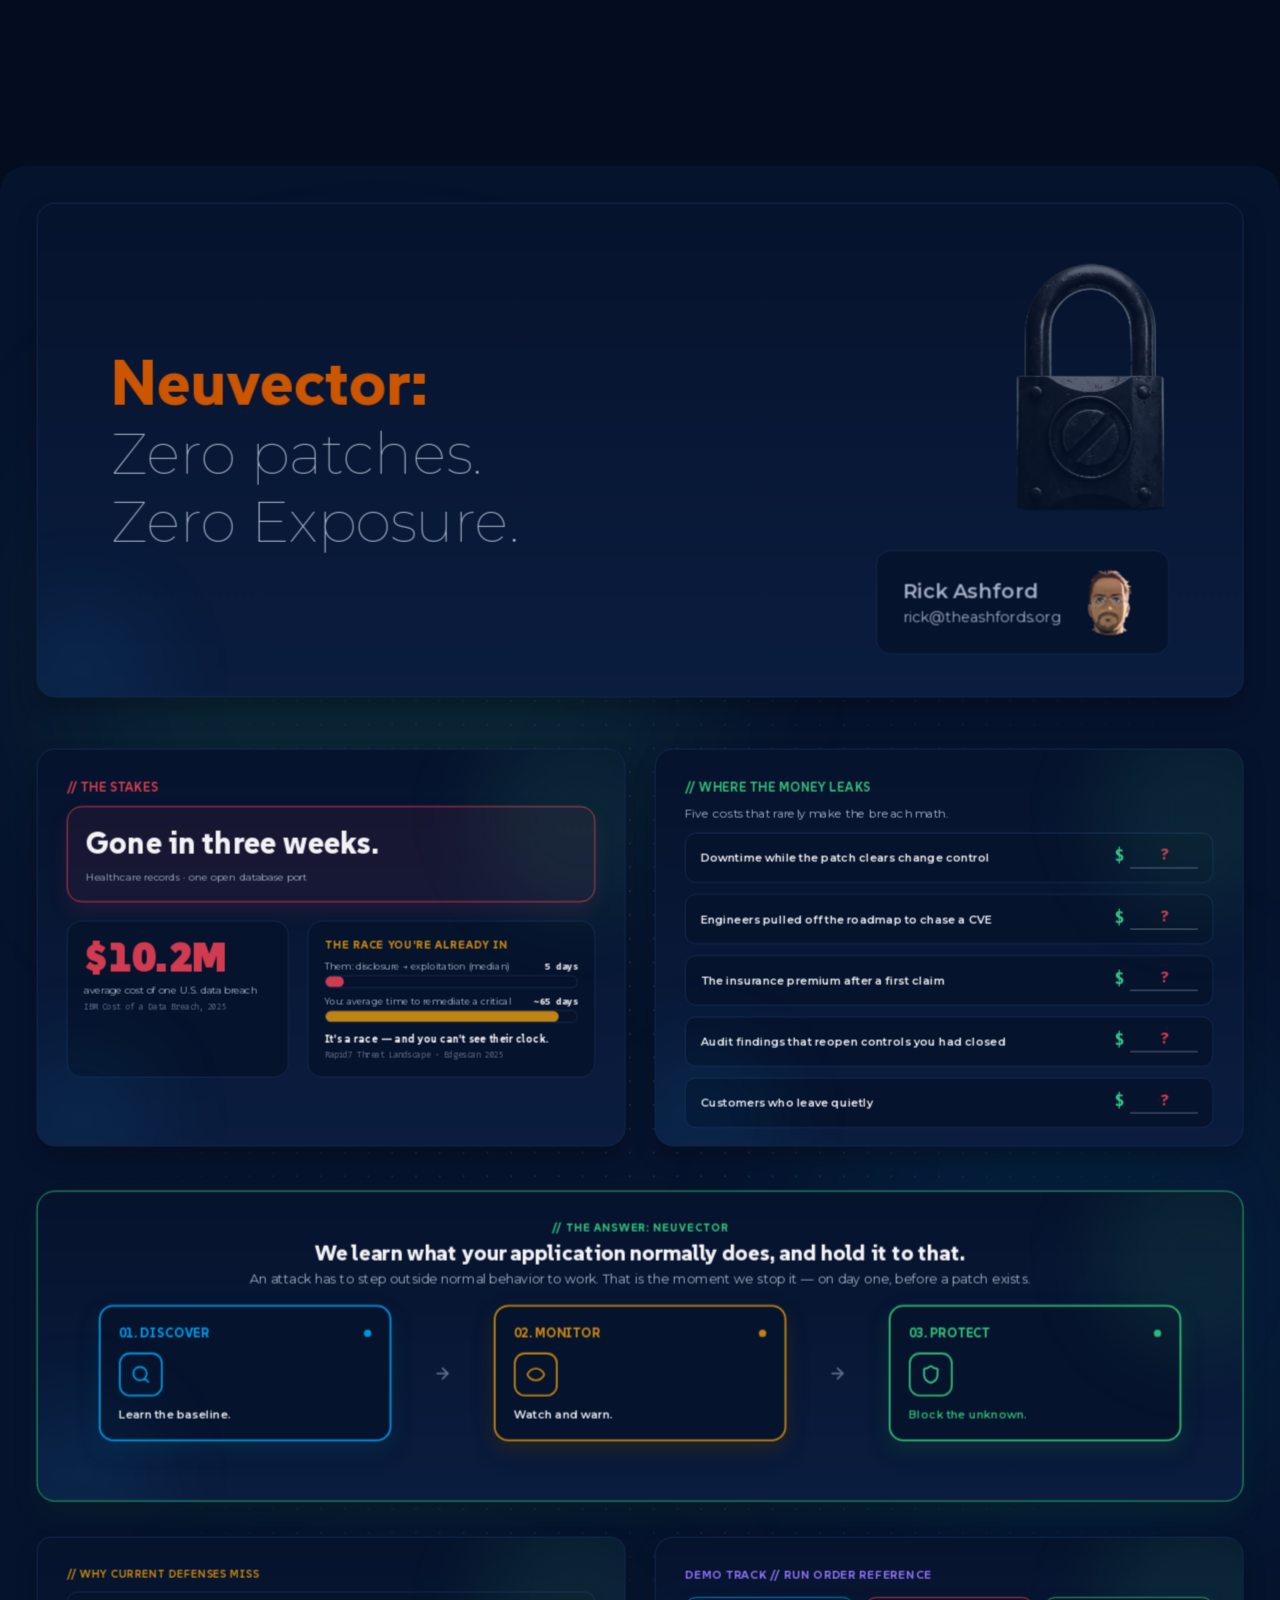
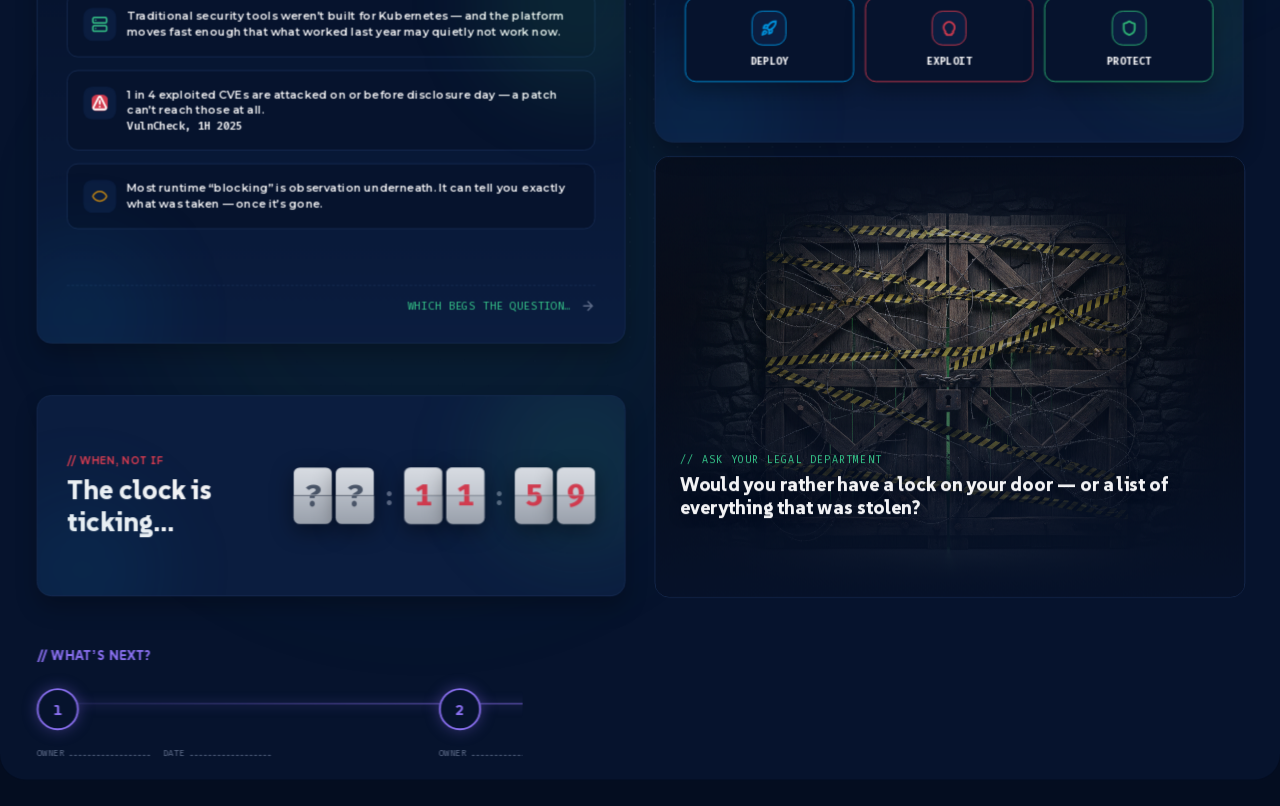
==== commit ebcdb96b: "Trim the architecture panel's chrome and keep the diagram inside the frame Four changes to `#arch`, " ====
--- a/site/neuvector-gtm/index.html
+++ b/site/neuvector-gtm/index.html
@@ -157,25 +157,19 @@
 .stage-arrow img { width: 20px; height: 20px; }
 
 /* ---------- architecture panel (three.js) ---------- */
+/* flex column so the stage's auto margins absorb the free space evenly and the
+   diagram sits centred between the kicker and the legend */
 #arch .card { border: 1.5px solid var(--cyan); border-radius: 20px;
-  box-shadow: 0 14px 28px -12px rgba(0,0,0,0.25), 0 16px 32px rgba(0,150,226,0.08); }
-#arch .kicker { color: var(--cyan); text-align: center; margin-bottom: 4px; }
-.arch-h { font-family: var(--f-disp); font-weight: 800; font-size: 22px; color: var(--ink);
-  text-align: center; margin: 0 0 10px; }
-.arch-stage { position: relative; width: 1256px; height: 410px; margin: 0 auto; }
+  box-shadow: 0 14px 28px -12px rgba(0,0,0,0.25), 0 16px 32px rgba(0,150,226,0.08);
+  display: flex; flex-direction: column; }
+#arch .kicker { color: var(--ink); text-align: center; margin-bottom: 4px; }
+.arch-stage { position: relative; width: 1256px; height: 410px; margin: auto; flex: none; }
 #arch-canvas { position: absolute; inset: 0; width: 100%; height: 100%; display: block; }
 .arch-labels { position: absolute; inset: 0; pointer-events: none; }
 .nvchip { position: absolute; transform: translate(-50%, -50%); white-space: nowrap;
   font-family: var(--f-disp); font-weight: 800; font-size: 11px; letter-spacing: .07em;
   text-transform: uppercase; padding: 4px 9px; border-radius: 8px;
   background: rgba(6,19,45,0.86); border: 1px solid; }
-.arch-verdict { position: absolute; left: 50%; bottom: 0; transform: translateX(-50%);
-  font-family: var(--f-disp); font-weight: 800; font-size: 15px; color: var(--red);
-  background: rgba(6,19,45,0.94); border: 1px solid var(--red); border-radius: 999px;
-  padding: 7px 18px; margin: 0; white-space: nowrap;
-  box-shadow: 0 8px 20px rgba(209,59,79,0.18);
-  opacity: 0; transition: opacity .4s ease; }
-.arch-verdict.on { opacity: 1; }
 .arch-legend { display: flex; gap: 14px; margin-top: 10px; }
 .svc { flex: 1; min-width: 0; background: var(--navy); border: 1px solid var(--line);
   border-top-width: 2px; border-radius: 12px; padding: 10px 12px; }
@@ -525,11 +519,9 @@
     <div class="card">
       <div class="corner-glow tr"></div><div class="corner-glow bl"></div>
       <p class="kicker">// Under the Hood</p>
-      <p class="arch-h">Five services, one question: is this normal?</p>
       <div class="arch-stage">
         <canvas id="arch-canvas"></canvas>
         <div class="arch-labels" id="arch-labels"></div>
-        <p class="arch-verdict" id="arch-verdict">Blocked at the Enforcer &mdash; it never reached your workload</p>
       </div>
       <div class="arch-legend">
         <div class="svc enforcer rv d1">
@@ -819,7 +811,6 @@
     var noop = { start: function () {}, stop: function () {} };
     var canvas = document.getElementById("arch-canvas");
     var labelHost = document.getElementById("arch-labels");
-    var verdict = document.getElementById("arch-verdict");
     if (!canvas || !window.THREE) { return noop; }
 
     var W = 1256, H = 410;
@@ -861,9 +852,16 @@
 
     var scene = new THREE.Scene();
     var camera = new THREE.PerspectiveCamera(40, W / H, 0.1, 100);
-    camera.position.set(0, 0.3, 14);
+    // 14.8 rather than 14: the lane spans internet(-13.6) to updater(+13.0), and the world's
+    // ±0.10 rad yaw swings whichever end is nearest the camera outward. At z=14 the Internet
+    // cloud reached NDC -1.074 at the extreme -- clipped off the left edge. Backing off gives
+    // margin at both ends; see world.position.x below for the matching shift.
+    camera.position.set(0, 0.3, 14.8);
     camera.lookAt(0, 0, 0);
     var world = new THREE.Group();
+    // the scene's mass sits left of centre (four lane nodes vs three control-plane ones on
+    // the right), so shift right to even the margins and keep the Internet cloud in frame
+    world.position.x = 1.3;
     scene.add(world);
 
     var byId = {};
@@ -1122,8 +1120,6 @@
               p.phase = 2; p.t0 = now;
               gateFlash = now; gateFlashColor = C.red; shockT = now;
               byId.enforcer.flash = now; byId.enforcer.flashColor = C.red;
-              verdict.classList.add("on");
-              verdict.dataset.until = String(now + 2.4);
               for (var v = 0; v < PTS; v++) {
                 // backsplash off the gate face: -x bias so a blocked request visibly
                 // fails to continue toward the workload, plus radial spread in y/z
@@ -1163,10 +1159,6 @@
       geo.attributes.aAlpha.needsUpdate = true;
       geo.attributes.aSize.needsUpdate = true;
 
-      if (verdict.dataset.until && now > parseFloat(verdict.dataset.until)) {
-        verdict.classList.remove("on");
-        verdict.dataset.until = "";
-      }
 
       // --- control-plane pulses ---
       for (var pp = 0; pp < pool.length; pp++) {
@@ -1240,7 +1232,6 @@
       stop: function () {
         if (raf !== null) {
           cancelAnimationFrame(raf); raf = null;
-          verdict.classList.remove("on"); verdict.dataset.until = "";
         }
       }
     };
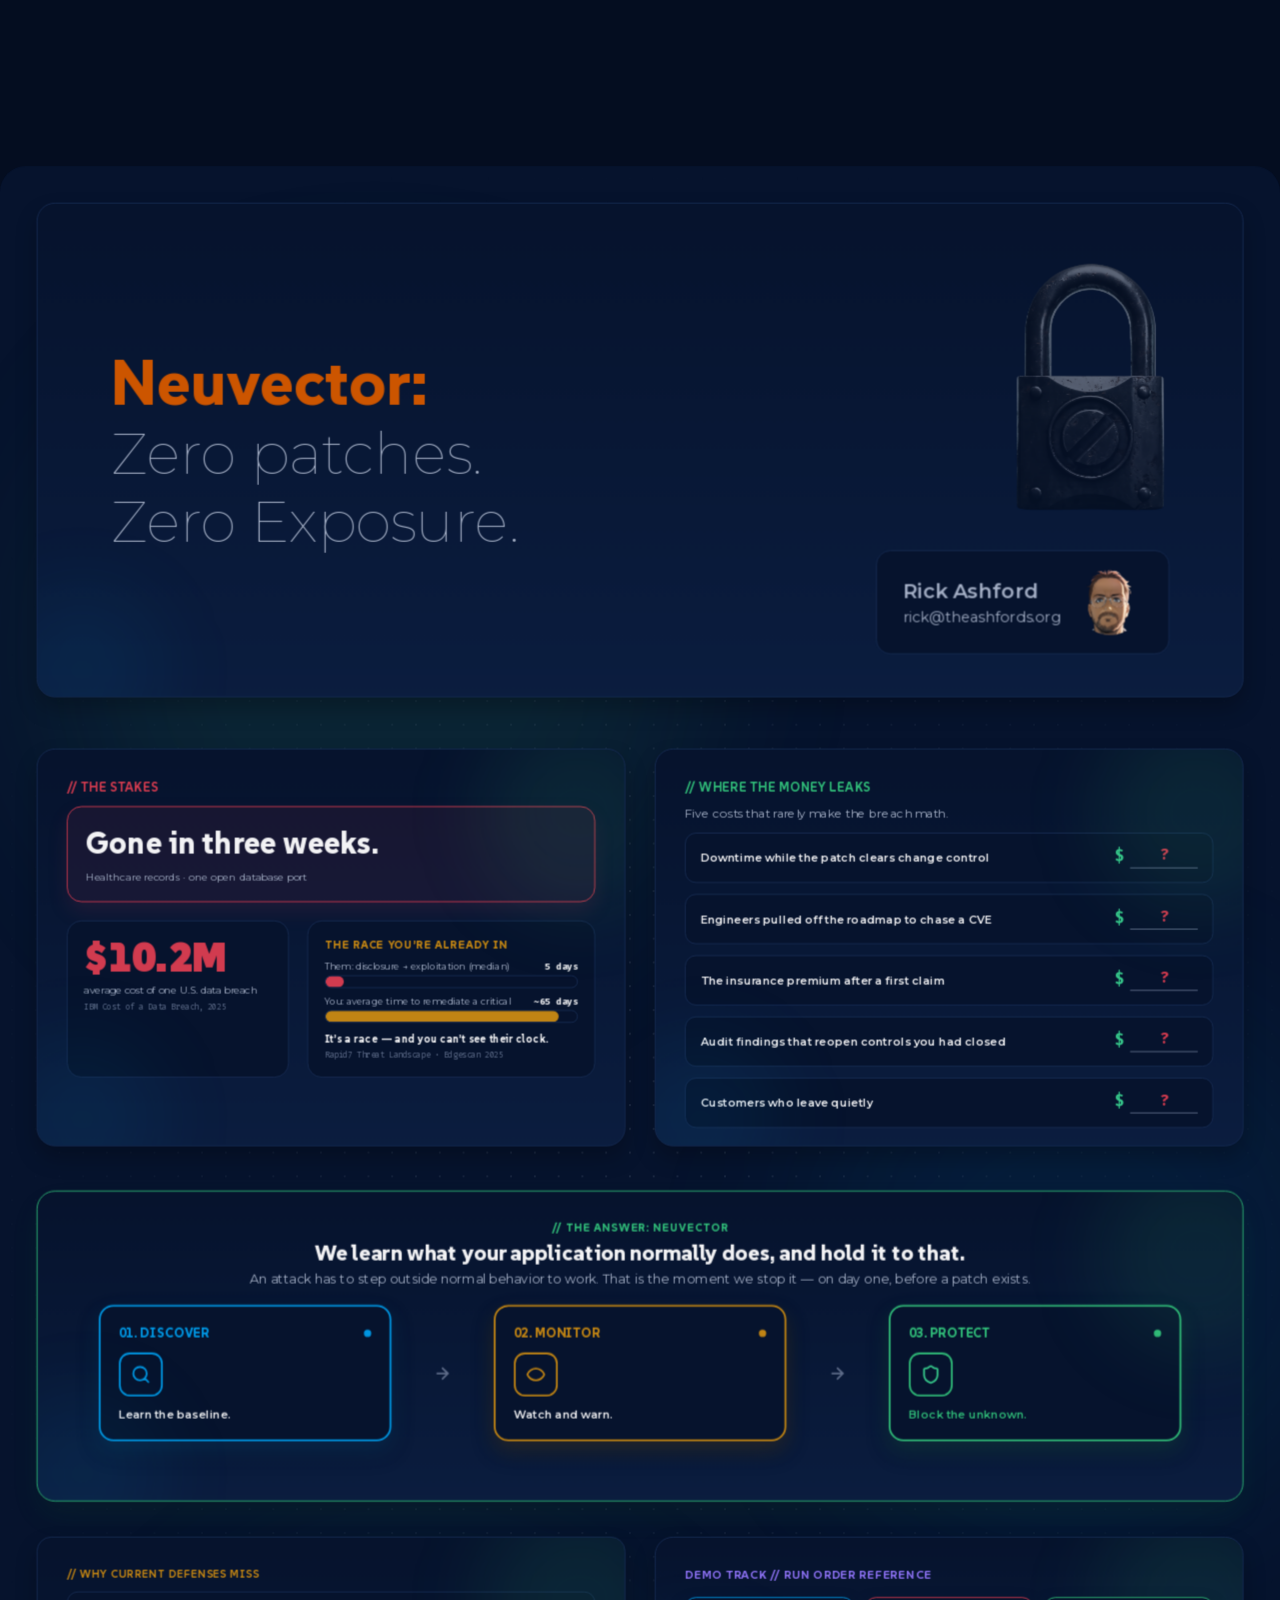
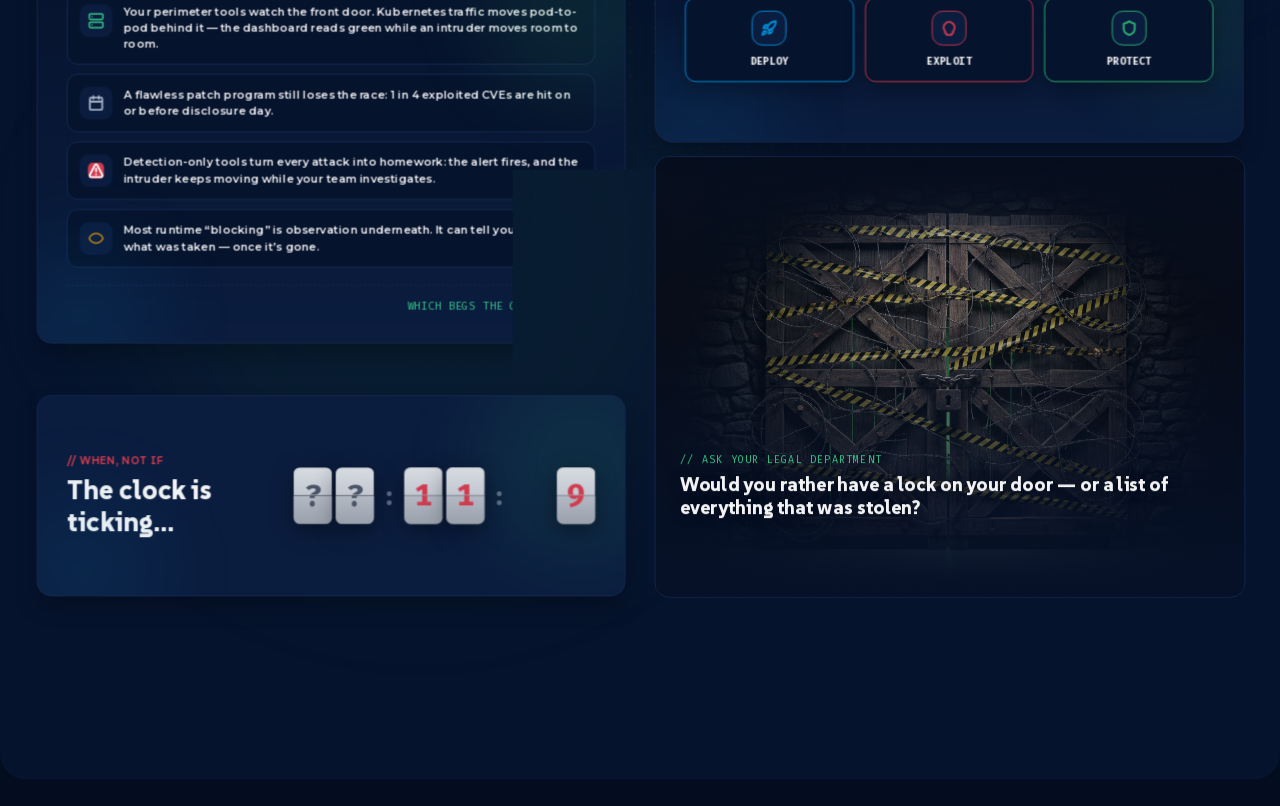
==== commit a9aa2e1f: "Rewrite the defenses-miss rows as customer cost, and add a fourth The panel argued product gaps. It " ====
--- a/site/neuvector-gtm/index.html
+++ b/site/neuvector-gtm/index.html
@@ -185,8 +185,9 @@
 /* ---------- defenses-miss panel ---------- */
 #misses .card { display: flex; flex-direction: column; }
 #misses .kicker { color: var(--amber); font-size: 12px; }
+/* padding/margin tightened from 17/14 to fit a fourth row in the fixed 644x445 card */
 .miss { background: var(--navy); border: 1px solid var(--line); border-radius: 12px;
-  padding: 17px; display: flex; gap: 12px; align-items: flex-start; margin-bottom: 14px; }
+  padding: 13px; display: flex; gap: 12px; align-items: flex-start; margin-bottom: 10px; }
 .to-door { margin-top: auto; padding-top: 14px; border-top: 1px dashed var(--line);
   display: flex; gap: 10px; align-items: center; justify-content: flex-end; }
 .to-door p { font-family: var(--f-mono); font-size: 12px; letter-spacing: .04em;
@@ -557,18 +558,21 @@
       <p class="kicker">// Why Current Defenses Miss</p>
       <div class="miss rv d1">
         <div class="ic"><img src="assets/server.svg" alt=""></div>
-        <div class="tx"><p>Traditional security tools weren&rsquo;t built for Kubernetes &mdash; and the platform moves fast enough that what worked last year may quietly not work now.</p></div>
+        <div class="tx"><p>Your perimeter tools watch the front door. Kubernetes traffic moves pod-to-pod behind it &mdash; the dashboard reads green while an intruder moves room to room.</p></div>
       </div>
       <div class="miss rv d2">
+        <div class="ic"><img src="assets/calendar.svg" alt=""></div>
+        <div class="tx"><p>A flawless patch program still loses the race: 1 in 4 exploited CVEs are hit on or before disclosure day.</p></div>
+      </div>
+      <div class="miss rv d3">
         <div class="ic"><img src="assets/alert-triangle.svg" alt=""></div>
-        <div class="tx"><p>1 in 4 exploited CVEs are attacked on or before disclosure day &mdash; a patch can&rsquo;t reach those at all.</p>
-        <p class="src">VulnCheck, 1H 2025</p></div>
-      </div>
-      <div class="miss rv d3">
+        <div class="tx"><p>Detection-only tools turn every attack into homework: the alert fires, and the intruder keeps moving while your team investigates.</p></div>
+      </div>
+      <div class="miss rv d4">
         <div class="ic"><img src="assets/eye.svg" alt=""></div>
         <div class="tx"><p>Most runtime &ldquo;blocking&rdquo; is observation underneath. It can tell you exactly what was taken &mdash; once it&rsquo;s gone.</p></div>
       </div>
-      <div class="to-door rv d4">
+      <div class="to-door rv d5">
         <p>Which begs the question&hellip;</p>
         <img src="assets/arrow-right.svg" alt="">
       </div>
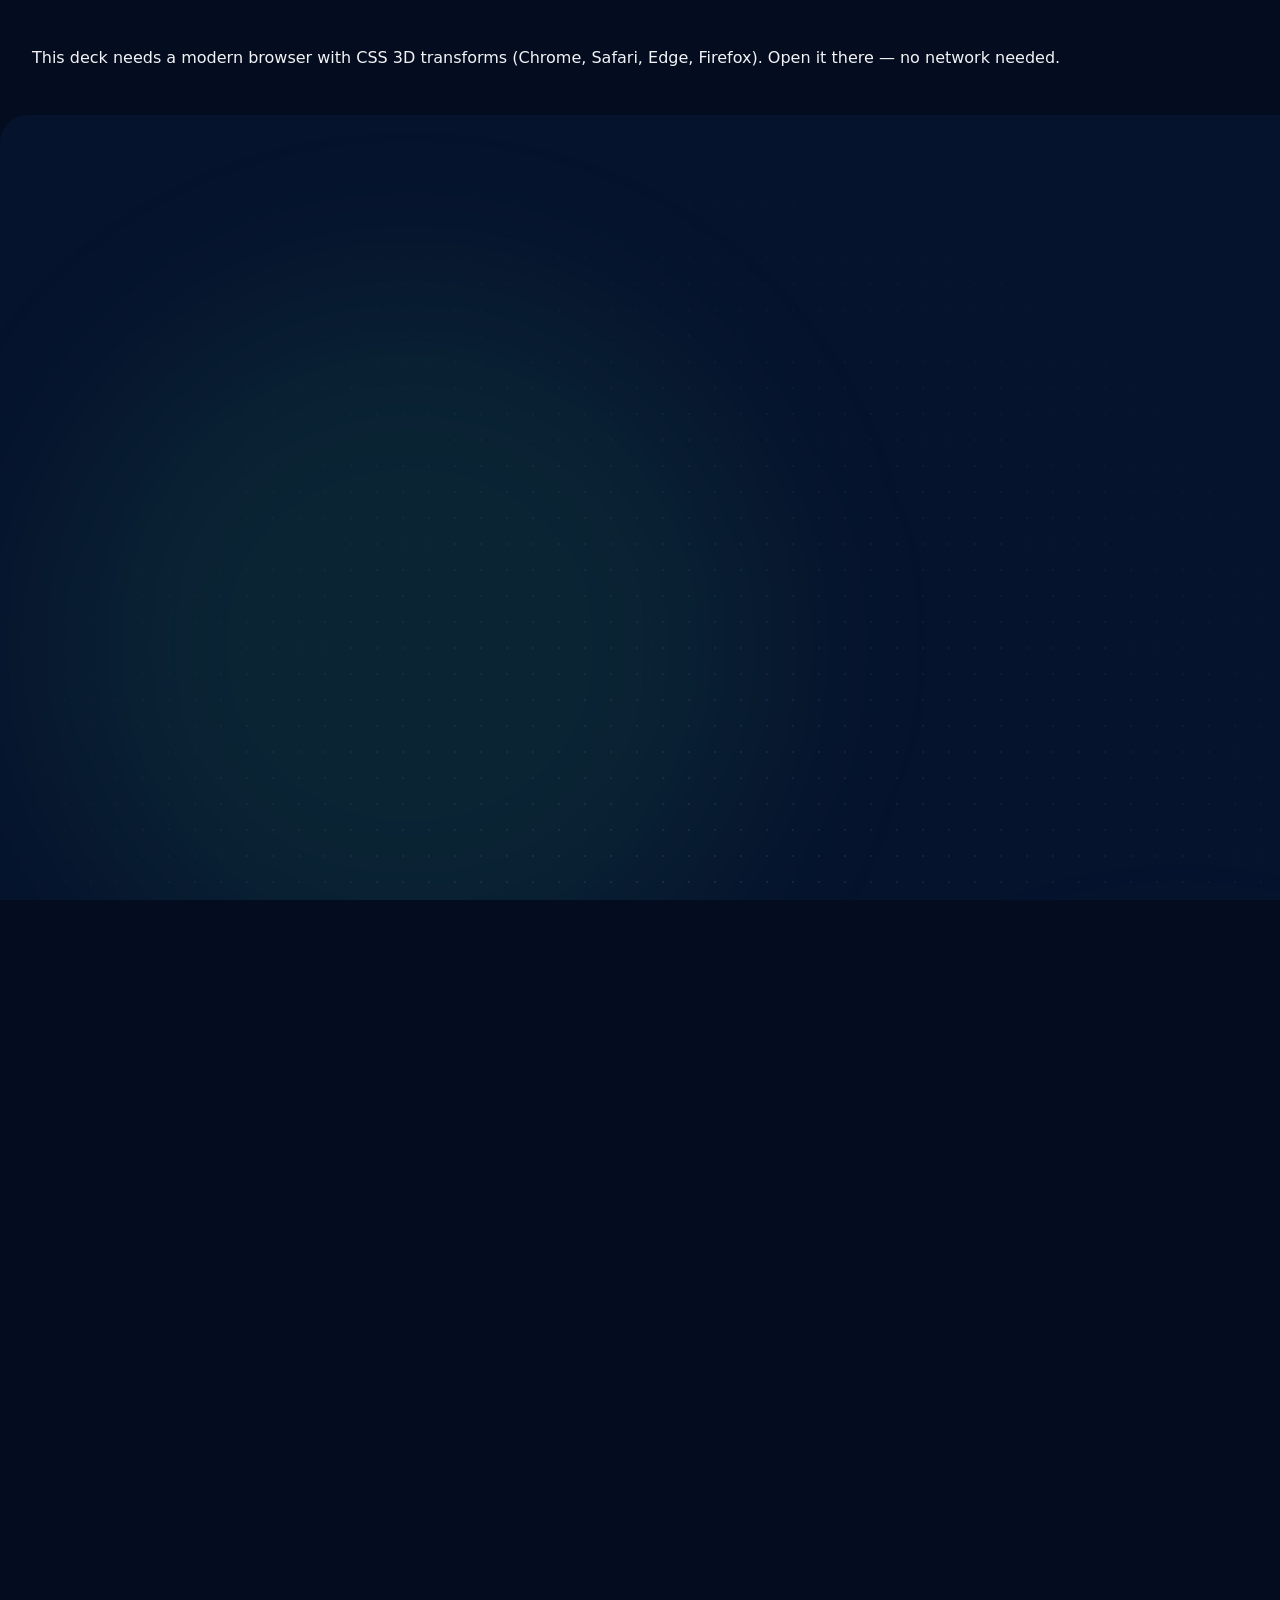
==== commit 747c2225: "Publish the deck with absolute asset paths so the /for/ token URL works The token URL served a deck " ====
--- a/site/neuvector-gtm/index.html
+++ b/site/neuvector-gtm/index.html
@@ -7,11 +7,11 @@
 <style>
 /* ---------- fonts (local, no network) ---------- */
 @font-face { font-family: "SUSE"; font-weight: 100 900; font-style: normal;
-  src: url("fonts/SUSE-var.woff2") format("woff2"); }
+  src: url("/neuvector-gtm/fonts/SUSE-var.woff2") format("woff2"); }
 @font-face { font-family: "Montserrat"; font-weight: 100 900; font-style: normal;
-  src: url("fonts/Montserrat-var.woff2") format("woff2"); }
+  src: url("/neuvector-gtm/fonts/Montserrat-var.woff2") format("woff2"); }
 @font-face { font-family: "Fira Code"; font-weight: 300 700; font-style: normal;
-  src: url("fonts/FiraCode-var.woff2") format("woff2"); }
+  src: url("/neuvector-gtm/fonts/FiraCode-var.woff2") format("woff2"); }
 
 /* ---------- tokens (from Figma file 82qisnWbwFlXiuBcz1zaQu) ---------- */
 :root {
@@ -397,7 +397,7 @@
   <div class="step skip" id="ground" data-x="700" data-y="1210" data-z="0" data-scale="1">
     <div class="glow g1"></div><div class="glow g2"></div><div class="glow g3"></div>
     <div class="dotgrid"></div>
-    <div class="crate"><img src="assets/crate.png" alt=""></div>
+    <div class="crate"><img src="/neuvector-gtm/assets/crate.png" alt=""></div>
     <div class="door-caption">
       <p class="k">// Ask your legal department</p>
       <p class="q">Would you rather have a lock on your door &mdash; or a list of everything that was stolen?</p>
@@ -414,13 +414,13 @@
           <p class="hero-title rv d1"><span class="nv">Neuvector:</span><br>Zero patches.<br>Zero Exposure.</p>
         </div>
         <div class="hero-right3">
-          <div class="hero-img rv d2"><img src="assets/padlock-hero.png" alt=""></div>
+          <div class="hero-img rv d2"><img src="/neuvector-gtm/assets/padlock-hero.png" alt=""></div>
           <div class="contact rv d3">
             <div class="who">
               <p class="n">Rick Ashford</p>
               <p class="e">rick@theashfords.org</p>
             </div>
-            <img src="assets/rick.png" alt="Rick Ashford">
+            <img src="/neuvector-gtm/assets/rick.png" alt="Rick Ashford">
           </div>
         </div>
       </div>
@@ -492,19 +492,19 @@
       <div class="stages">
         <div class="stage discover rv d1">
           <div class="hd"><p class="t">01. DISCOVER</p><div class="sq"></div></div>
-          <div class="icon-chip"><img src="assets/search.svg" alt=""></div>
+          <div class="icon-chip"><img src="/neuvector-gtm/assets/search.svg" alt=""></div>
           <p class="cap">Learn the baseline.</p>
         </div>
-        <div class="stage-arrow rv d2"><img src="assets/arrow-right.svg" alt=""></div>
+        <div class="stage-arrow rv d2"><img src="/neuvector-gtm/assets/arrow-right.svg" alt=""></div>
         <div class="stage monitor rv d3">
           <div class="hd"><p class="t">02. MONITOR</p><div class="sq"></div></div>
-          <div class="icon-chip"><img src="assets/eye.svg" alt=""></div>
+          <div class="icon-chip"><img src="/neuvector-gtm/assets/eye.svg" alt=""></div>
           <p class="cap">Watch and warn.</p>
         </div>
-        <div class="stage-arrow rv d4"><img src="assets/arrow-right.svg" alt=""></div>
+        <div class="stage-arrow rv d4"><img src="/neuvector-gtm/assets/arrow-right.svg" alt=""></div>
         <div class="stage protect rv d5">
           <div class="hd"><p class="t">03. PROTECT</p><div class="sq"></div></div>
-          <div class="icon-chip"><img src="assets/shield.svg" alt=""></div>
+          <div class="icon-chip"><img src="/neuvector-gtm/assets/shield.svg" alt=""></div>
           <p class="cap">Block the unknown.</p>
         </div>
       </div>
@@ -557,24 +557,24 @@
       <div class="corner-glow tr"></div><div class="corner-glow bl"></div>
       <p class="kicker">// Why Current Defenses Miss</p>
       <div class="miss rv d1">
-        <div class="ic"><img src="assets/server.svg" alt=""></div>
+        <div class="ic"><img src="/neuvector-gtm/assets/server.svg" alt=""></div>
         <div class="tx"><p>Your perimeter tools watch the front door. Kubernetes traffic moves pod-to-pod behind it &mdash; the dashboard reads green while an intruder moves room to room.</p></div>
       </div>
       <div class="miss rv d2">
-        <div class="ic"><img src="assets/calendar.svg" alt=""></div>
+        <div class="ic"><img src="/neuvector-gtm/assets/calendar.svg" alt=""></div>
         <div class="tx"><p>A flawless patch program still loses the race: 1 in 4 exploited CVEs are hit on or before disclosure day.</p></div>
       </div>
       <div class="miss rv d3">
-        <div class="ic"><img src="assets/alert-triangle.svg" alt=""></div>
+        <div class="ic"><img src="/neuvector-gtm/assets/alert-triangle.svg" alt=""></div>
         <div class="tx"><p>Detection-only tools turn every attack into homework: the alert fires, and the intruder keeps moving while your team investigates.</p></div>
       </div>
       <div class="miss rv d4">
-        <div class="ic"><img src="assets/eye.svg" alt=""></div>
+        <div class="ic"><img src="/neuvector-gtm/assets/eye.svg" alt=""></div>
         <div class="tx"><p>Most runtime &ldquo;blocking&rdquo; is observation underneath. It can tell you exactly what was taken &mdash; once it&rsquo;s gone.</p></div>
       </div>
       <div class="to-door rv d5">
         <p>Which begs the question&hellip;</p>
-        <img src="assets/arrow-right.svg" alt="">
+        <img src="/neuvector-gtm/assets/arrow-right.svg" alt="">
       </div>
     </div>
     </div>
@@ -593,15 +593,15 @@
       <p class="kicker">Demo Track // Run Order Reference</p>
       <div class="run-steps">
         <div class="run-chip deploy rv d1">
-          <div class="ic"><img src="assets/rocket.svg" alt=""></div>
+          <div class="ic"><img src="/neuvector-gtm/assets/rocket.svg" alt=""></div>
           <p class="t">DEPLOY</p>
         </div>
         <div class="run-chip exploit rv d2">
-          <div class="ic"><img src="assets/skull.svg" alt=""></div>
+          <div class="ic"><img src="/neuvector-gtm/assets/skull.svg" alt=""></div>
           <p class="t">EXPLOIT</p>
         </div>
         <div class="run-chip contain rv d3">
-          <div class="ic"><img src="assets/shield-contain.svg" alt=""></div>
+          <div class="ic"><img src="/neuvector-gtm/assets/shield-contain.svg" alt=""></div>
           <p class="t">PROTECT</p>
         </div>
       </div>
@@ -655,14 +655,14 @@
           <p class="t">Scanner Finding</p>
           <p class="d">Build-time vulnerability scanner reports a severe software defect during CI/CD execution.</p>
         </div>
-        <img src="assets/chevron-right.svg" alt="">
+        <img src="/neuvector-gtm/assets/chevron-right.svg" alt="">
         <div class="pnode sensor rv d2">
           <div class="hd"><p class="st">STEP 02</p><div class="sq"></div></div>
           <p class="t">Sensor Generated</p>
           <p class="d">FOSSA automatically compiles security baseline rules matching the package signature.</p>
         </div>
       </div>
-      <img src="assets/chevron-right.svg" alt="">
+      <img src="/neuvector-gtm/assets/chevron-right.svg" alt="">
       <div class="pgroup nv">
         <span class="pg-label">NeuVector</span>
         <div class="pnode import rv d3">
@@ -670,7 +670,7 @@
           <p class="t">Imported to Runtime</p>
           <p class="d">Vulnerability rules instantly sync with runtime engine (NeuVector) without rebuilds.</p>
         </div>
-        <img src="assets/chevron-right.svg" alt="">
+        <img src="/neuvector-gtm/assets/chevron-right.svg" alt="">
         <div class="pnode protect rv d4">
           <div class="hd"><p class="st">STEP 04</p><div class="sq"></div></div>
           <p class="t">Protect Enabled</p>
@@ -697,7 +697,7 @@
           <div class="track"><div class="fill" data-score="10"></div></div>
         </div>
       </div>
-      <div class="bimg rv d5"><img src="assets/rabbit-knight.png" alt=""></div>
+      <div class="bimg rv d5"><img src="/neuvector-gtm/assets/rabbit-knight.png" alt=""></div>
     </div>
   </div>
 
@@ -733,9 +733,9 @@
 <div class="tapnav prev" id="tap-prev" aria-hidden="true"></div>
 <div class="tapnav next" id="tap-next" aria-hidden="true"></div>
 
-<script src="vendor/impress.js"></script>
-<script src="vendor/d3.v7.min.js"></script>
-<script src="vendor/three.min.js"></script>
+<script src="/neuvector-gtm/vendor/impress.js"></script>
+<script src="/neuvector-gtm/vendor/d3.v7.min.js"></script>
+<script src="/neuvector-gtm/vendor/three.min.js"></script>
 <script>
 (function () {
   "use strict";
@@ -1303,7 +1303,7 @@
      detail views [2: architecture off the hub, encore beneath the doors] ·
      steps over 30 words [3: stakes, misses, companion — self-guided leave-behind register] ·
      fonts [3: SUSE, Montserrat, Fira Code — local woff2] · main colors [navy/panel/ink] + accent [SUSE green; fixed series cyan/amber/violet/red] ·
-     unsourced numbers [0 — IBM 2025, Rapid7, Edgescan 2025, VulnCheck 1H2025 printed inline; healthcare story is Rick's firsthand account, spoken] ·
+     unsourced numbers [0 — IBM 2025, Rapid7 and Edgescan 2025 printed inline on stakes/money; the misses panel carries no inline attributions by design, VulnCheck 1H2025 backs its 1-in-4 figure and Rick cites it verbally; healthcare story is Rick's firsthand account, spoken] ·
      icon styles [1: Figma-exported SVG] · flow cue [top-to-bottom band flow; ribbon rail in from-here strip] ·
      overview reads as a composed poster [yes] · opens on the poster [yes] ·
      next steps owned+dated [live-capture design: 3 blank owner/date slots filled in the room — Rick's call 2026-08-03] ·
